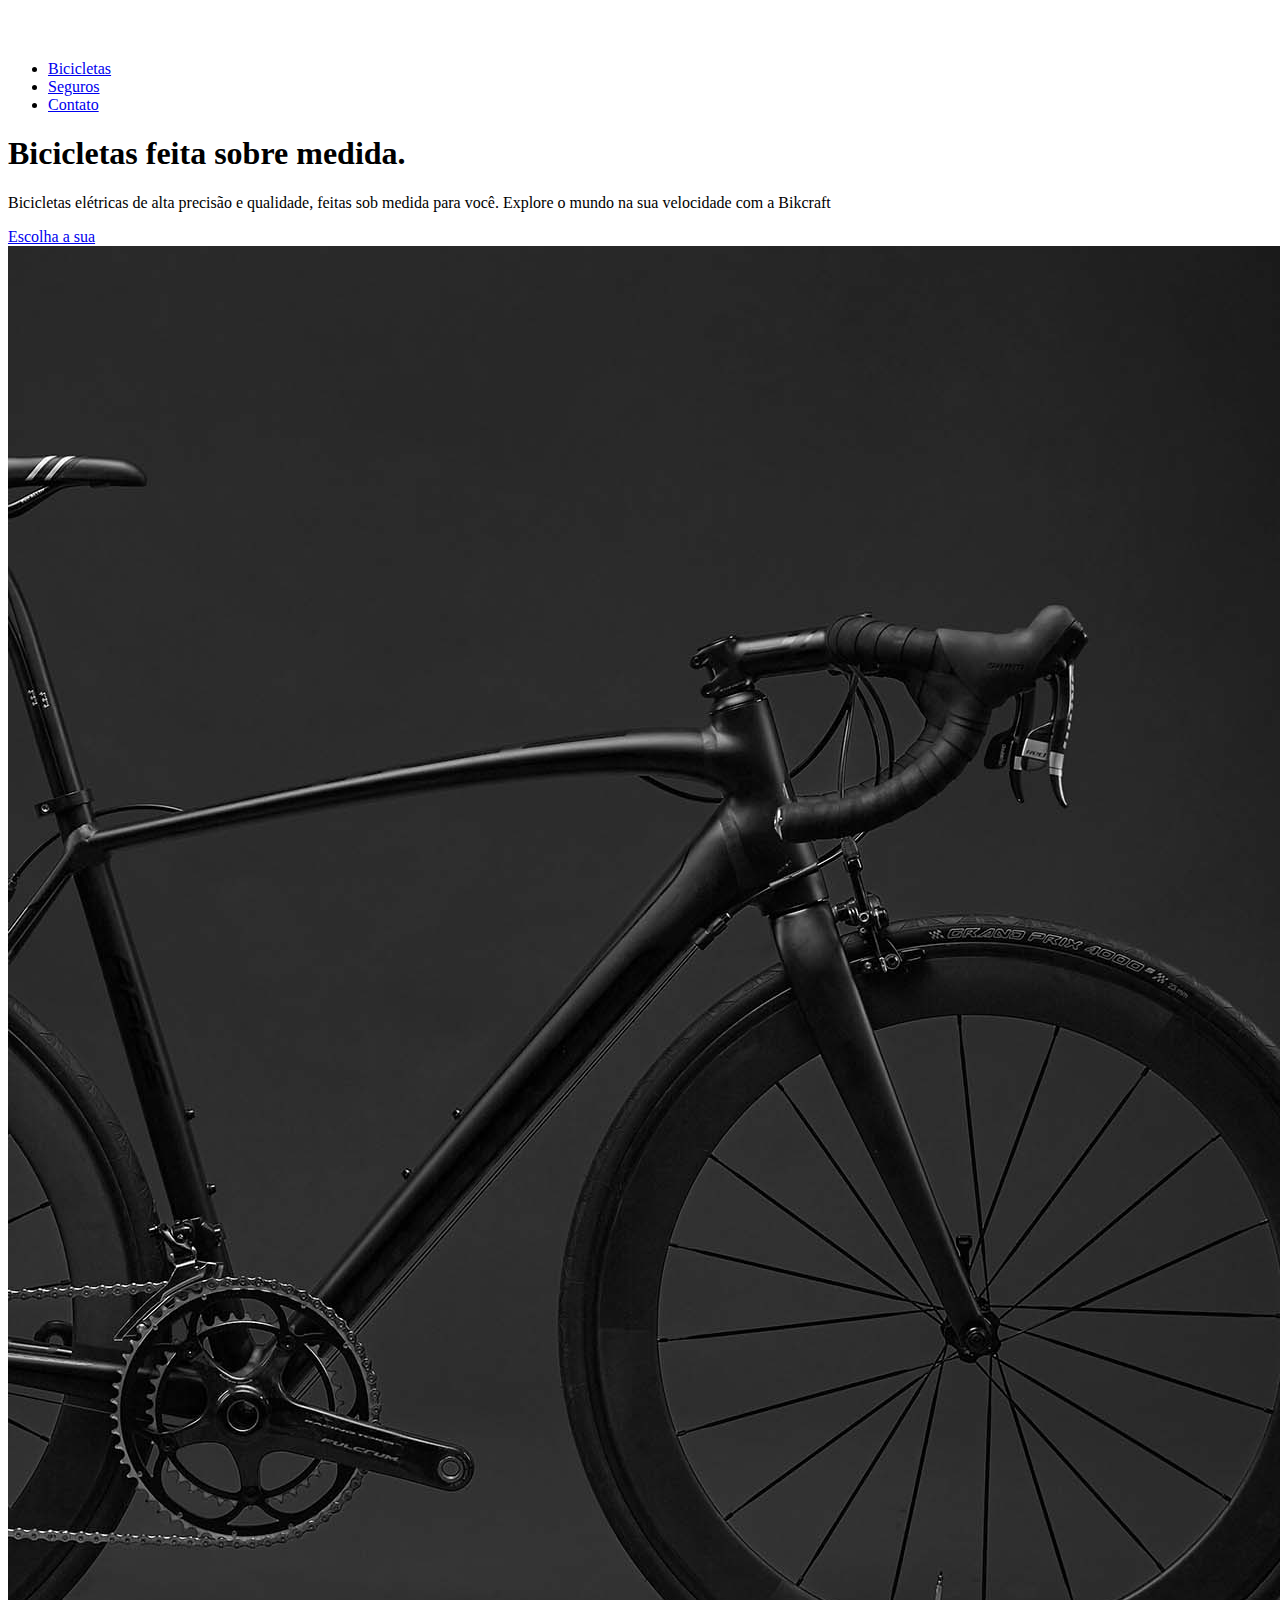
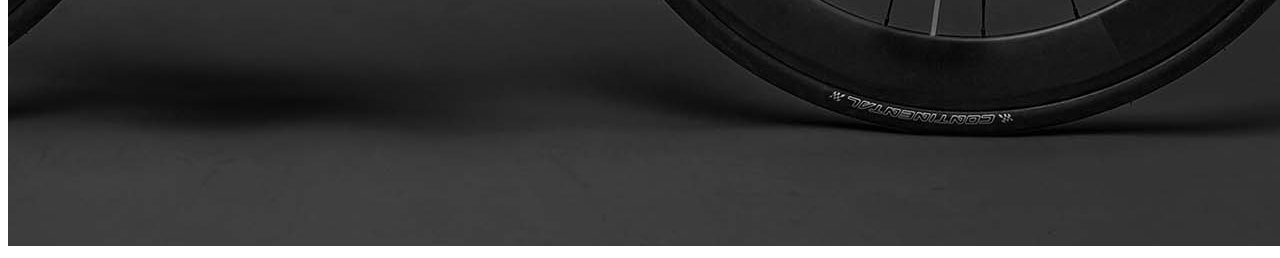
==== index.html @ 7a908e57 "Introdução" ====
<!DOCTYPE html>
<html lang="pt-BR">
  <head>
    <meta charset="UTF-8" />
    <meta http-equiv="X-UA-Compatible" content="IE=edge" />
    <meta name="viewport" content="width=device-width, initial-scale=1.0" />
    <title>Document</title>
    <meta
      name="description"
      content="Site para portólio referente a bicicletas elétricas chamado Bikcraft e foi elaborado por Origamid."
    />
    <link rel="stylesheet" href="/portfolio_one/css/style.css" />
  </head>
  <body>
    <header class="header-bg">
      <div class="header">
        <a href="index.html">
          <img src="./img/bikcraft.svg" alt="Bikcraft" />
        </a>

        <nav aria-label="primaria">
          <ul class="header-menu">
            <li><a href="./bicicletas.html">Bicicletas</a></li>
            <li><a href="./seguros.html">Seguros</a></li>
            <li><a href="./contato.html">Contato</a></li>
          </ul>
        </nav>
      </div>
    </header>

    <main class="introducao-bg">
      <div class="introducao">
        <div class="introducao-conteudo">
          <h1>Bicicletas feita sobre medida<span>.</span></h1>
          <p>
            Bicicletas elétricas de alta precisão e qualidade, feitas sob medida
            para você. Explore o mundo na sua velocidade com a Bikcraft
          </p>
          <a href="./bicicletas.html">Escolha a sua</a>
        </div>
        <div>
          <img
            src="./img/fotos/introducao.jpg"
            alt="Bicicleta elétrica preta"
          />
        </div>
      </div>
    </main>
  </body>
</html>
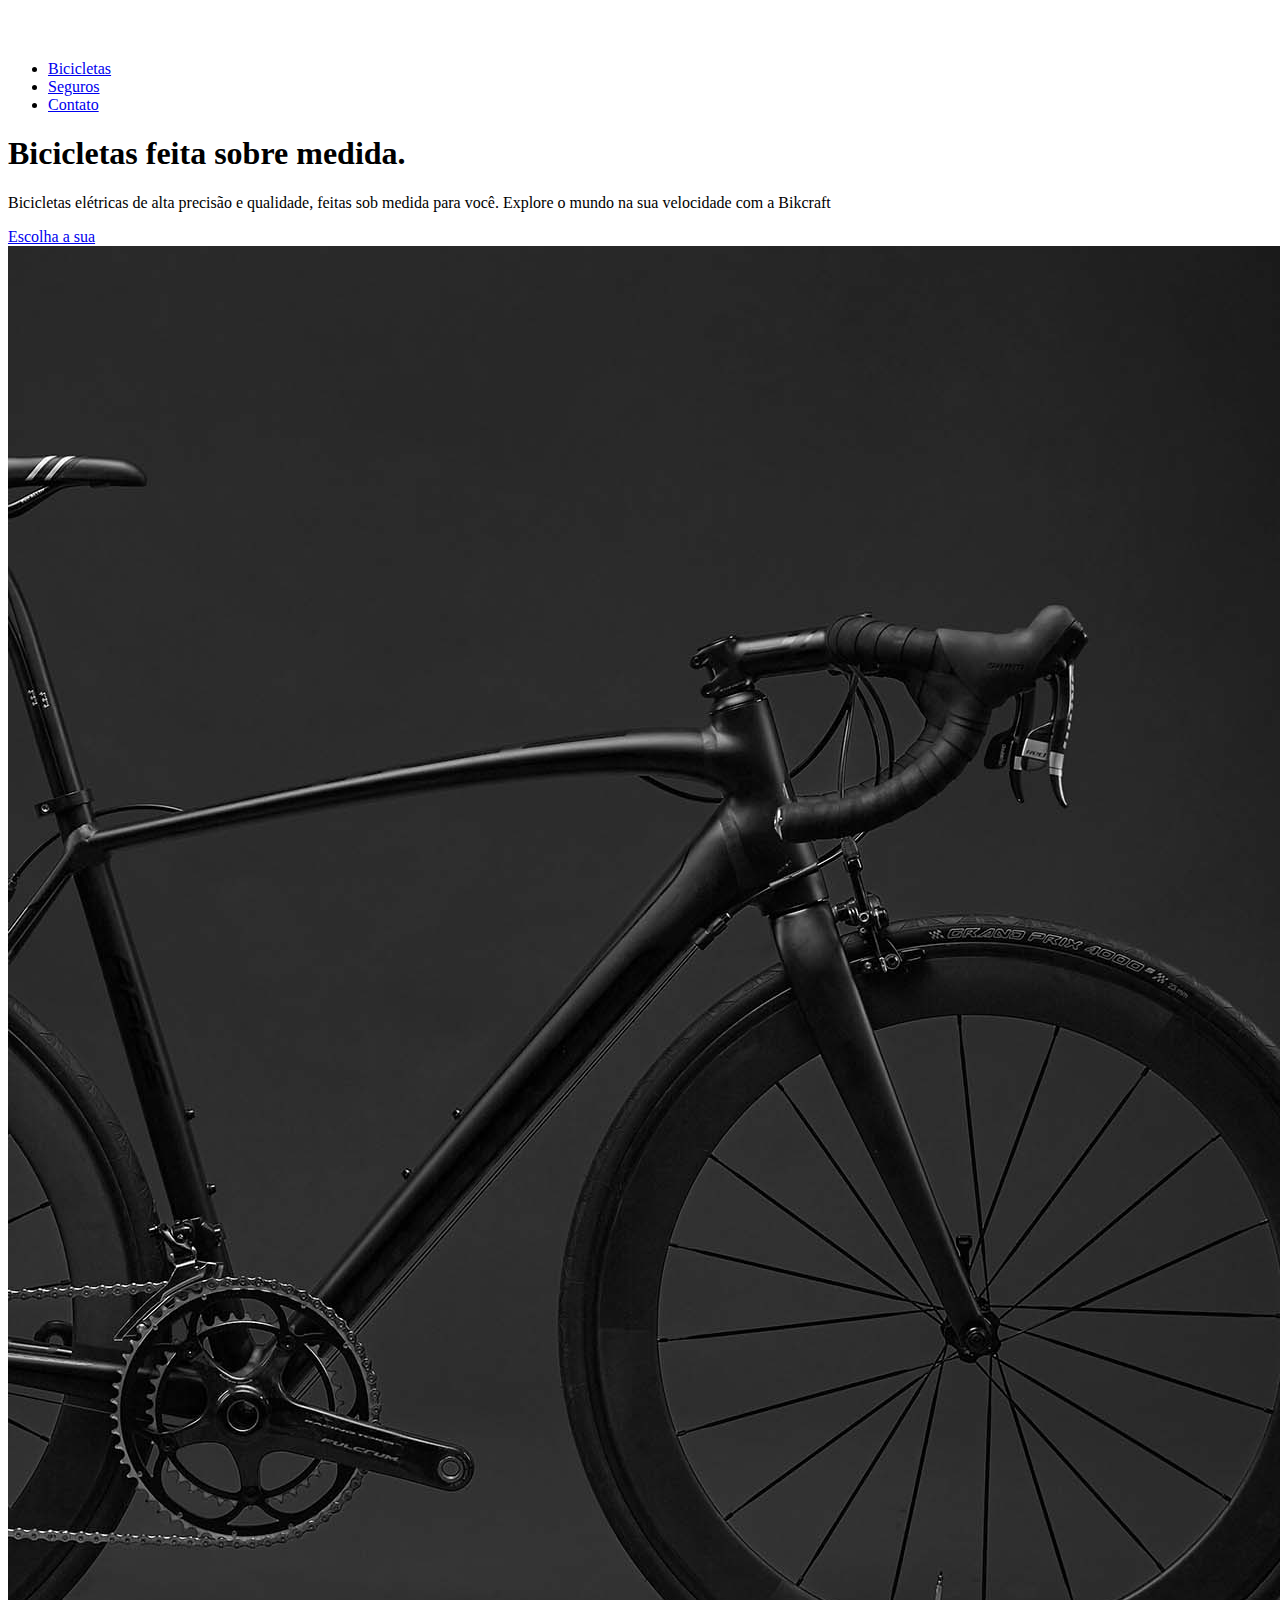
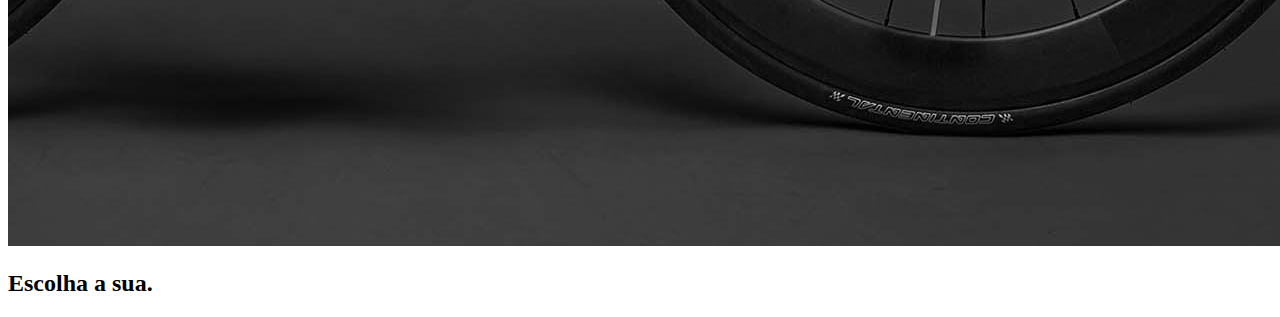
==== commit 093a160f: "Atualizando as cores e fontes com css separados" ====
--- a/index.html
+++ b/index.html
@@ -10,6 +10,12 @@
       content="Site para portólio referente a bicicletas elétricas chamado Bikcraft e foi elaborado por Origamid."
     />
     <link rel="stylesheet" href="/portfolio_one/css/style.css" />
+    <link rel="preconnect" href="https://fonts.googleapis.com" />
+    <link rel="preconnect" href="https://fonts.gstatic.com" crossorigin />
+    <link
+      href="https://fonts.googleapis.com/css2?family=Fira+Sans:ital,wght@0,100;0,200;0,300;0,400;0,500;0,600;0,700;0,800;0,900;1,100;1,200;1,300;1,400;1,500;1,600;1,700;1,800;1,900&family=Poppins:ital,wght@0,100;0,200;0,300;0,400;0,500;0,600;0,700;0,800;0,900;1,100;1,200;1,300;1,400;1,500;1,600;1,700;1,800;1,900&family=Roboto:ital,wght@0,100;0,300;0,400;0,500;0,700;0,900;1,100;1,300;1,400;1,500;1,700;1,900&display=swap"
+      rel="stylesheet"
+    />
   </head>
   <body>
     <header class="header-bg">
@@ -19,7 +25,7 @@
         </a>
 
         <nav aria-label="primaria">
-          <ul class="header-menu">
+          <ul class="header-menu cor-0">
             <li><a href="./bicicletas.html">Bicicletas</a></li>
             <li><a href="./seguros.html">Seguros</a></li>
             <li><a href="./contato.html">Contato</a></li>
@@ -31,12 +37,14 @@
     <main class="introducao-bg">
       <div class="introducao">
         <div class="introducao-conteudo">
-          <h1>Bicicletas feita sobre medida<span>.</span></h1>
-          <p>
+          <h1 class="font-1-xxl cor-0">
+            Bicicletas feita sobre medida<span class="cor-p1">.</span>
+          </h1>
+          <p class="font-2-l cor-5">
             Bicicletas elétricas de alta precisão e qualidade, feitas sob medida
             para você. Explore o mundo na sua velocidade com a Bikcraft
           </p>
-          <a href="./bicicletas.html">Escolha a sua</a>
+          <a class="botao" href="./bicicletas.html">Escolha a sua</a>
         </div>
         <div>
           <img
@@ -46,5 +54,7 @@
         </div>
       </div>
     </main>
+
+    <h2 class="font-1-xxl">Escolha a sua<span class="cor-p1">.</span></h2>
   </body>
 </html>
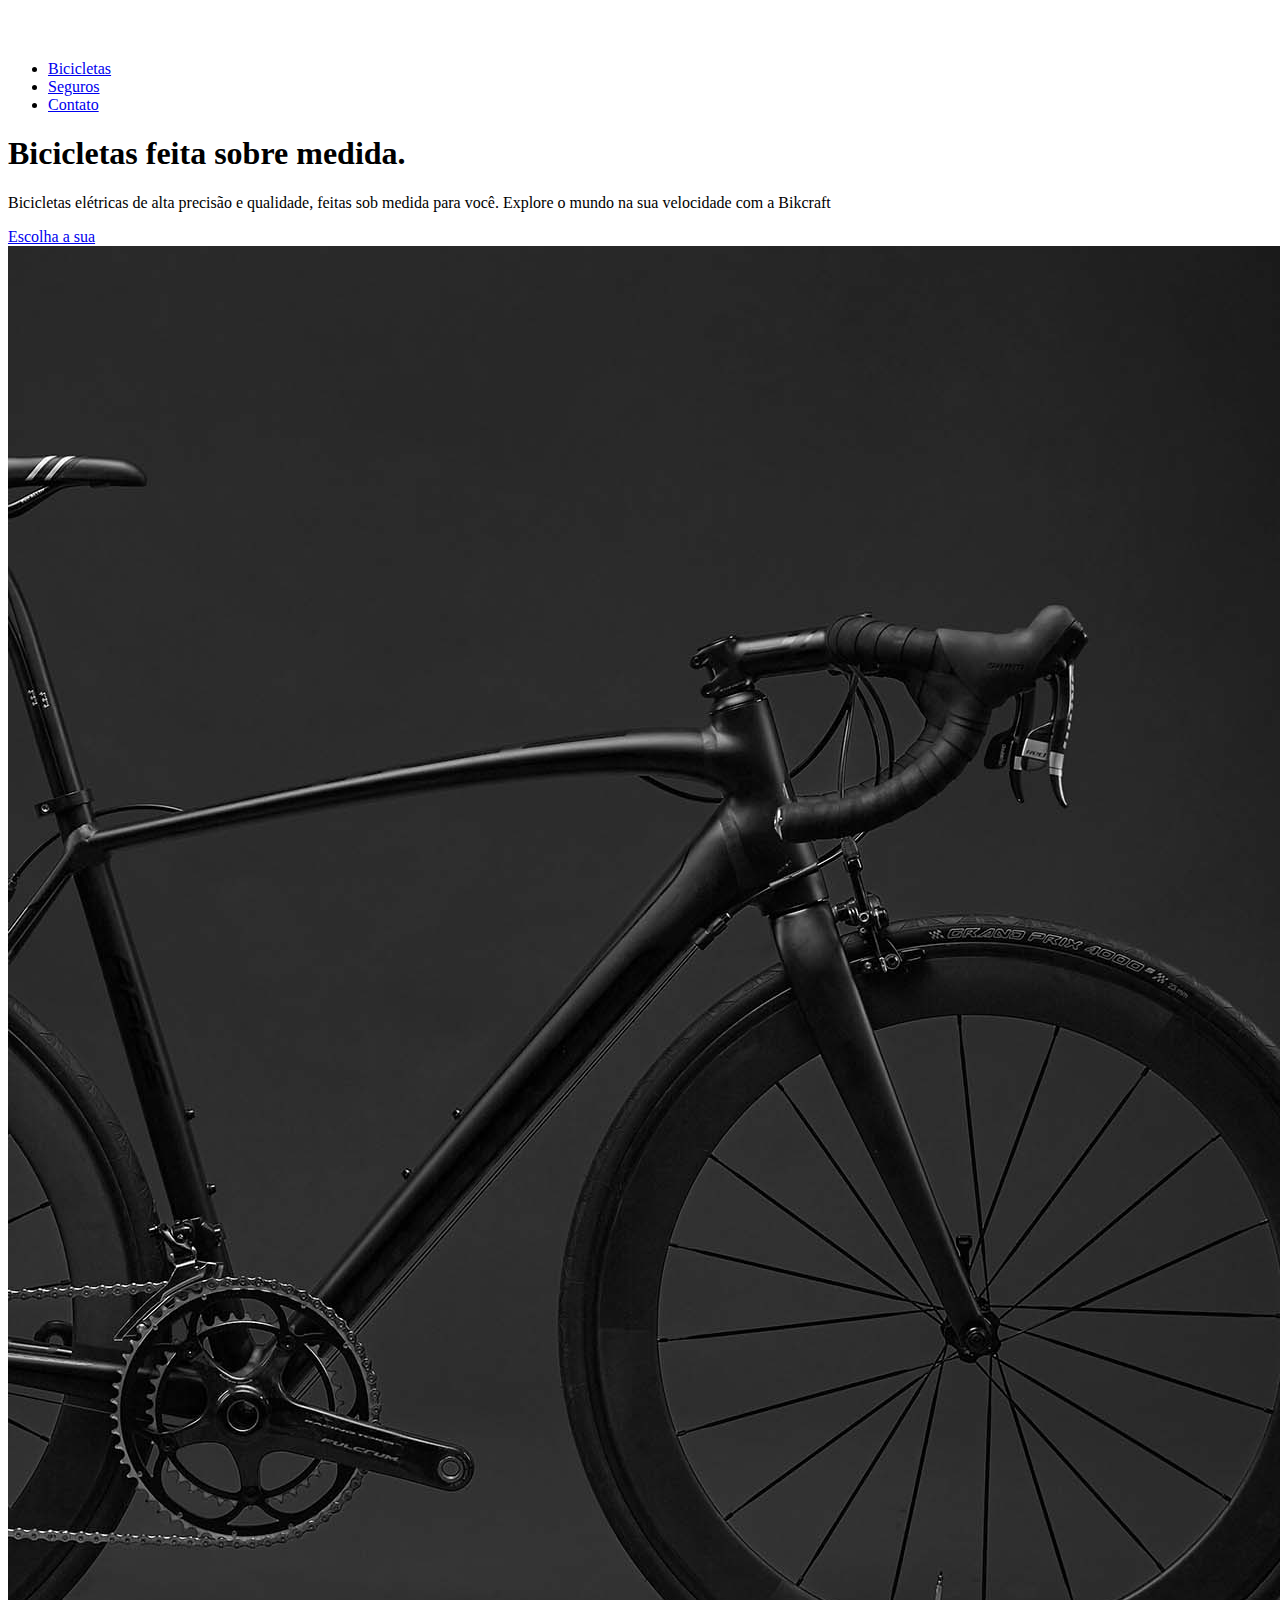
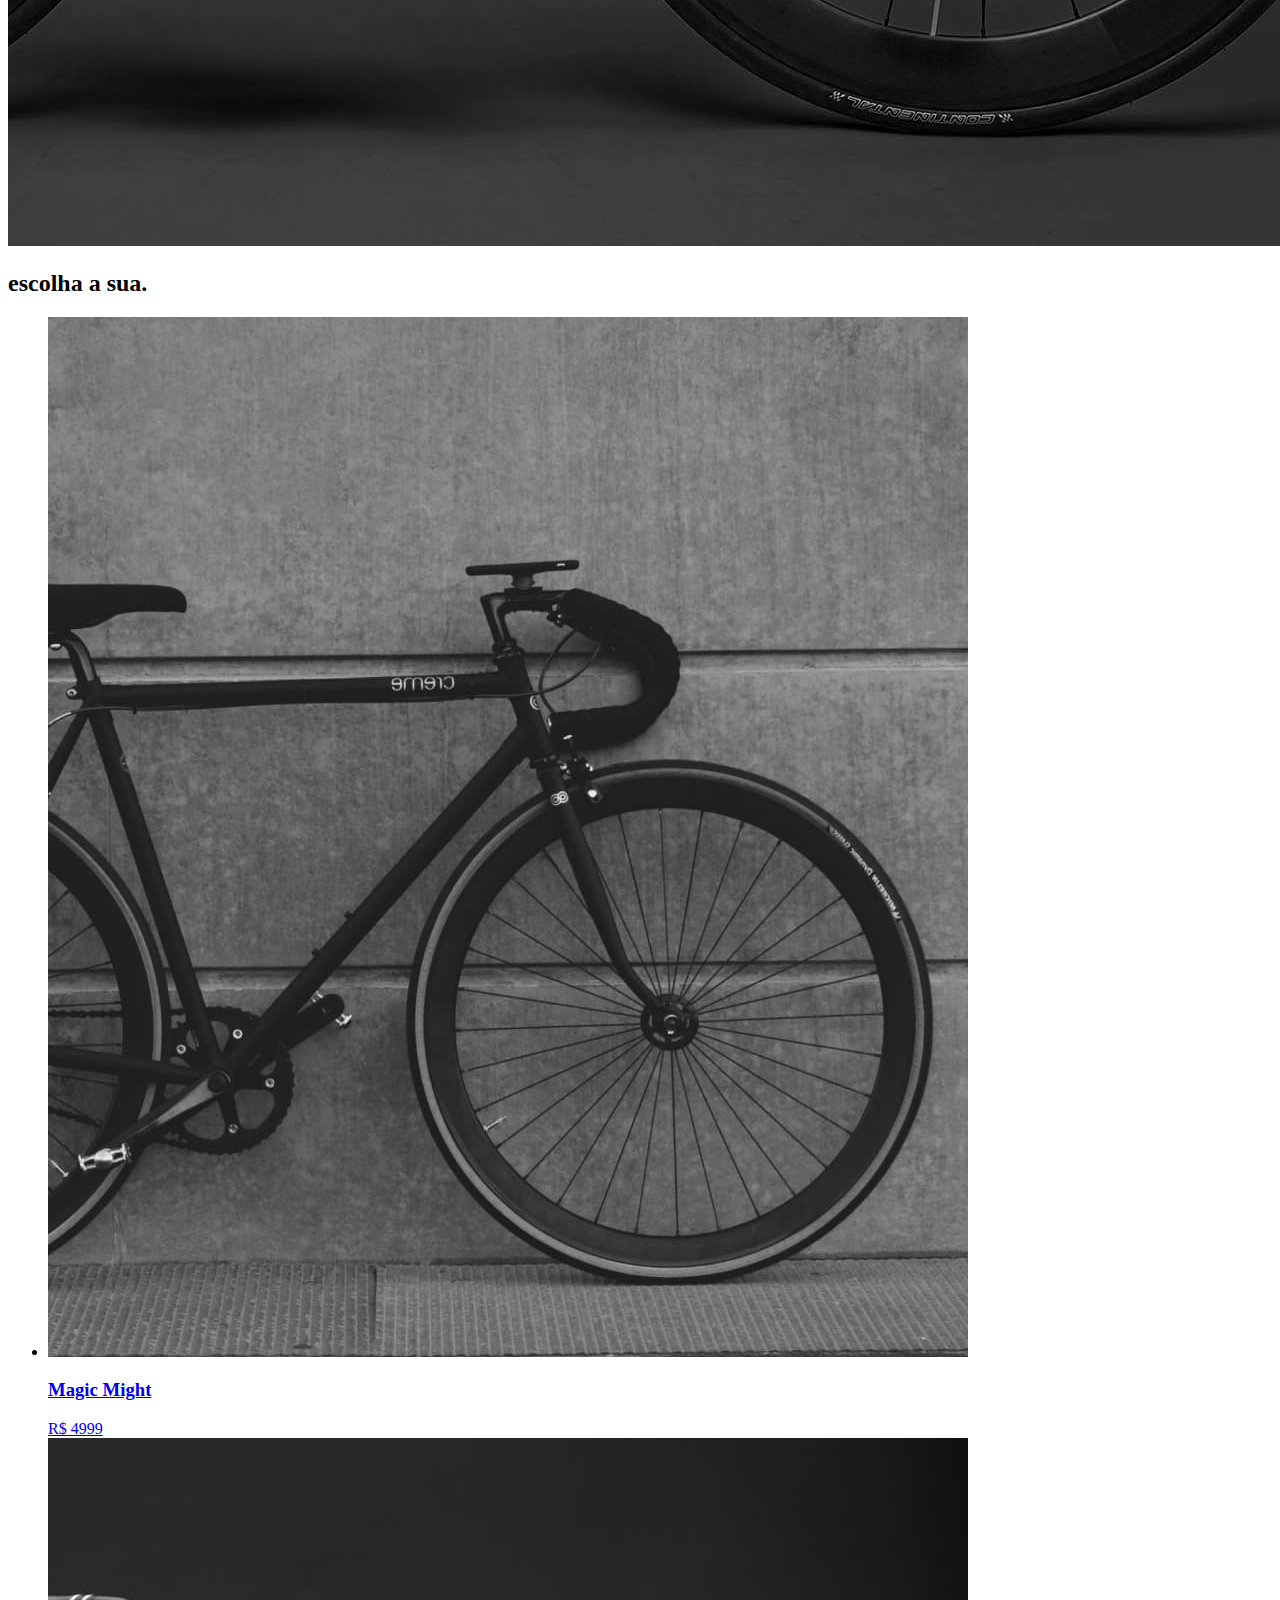
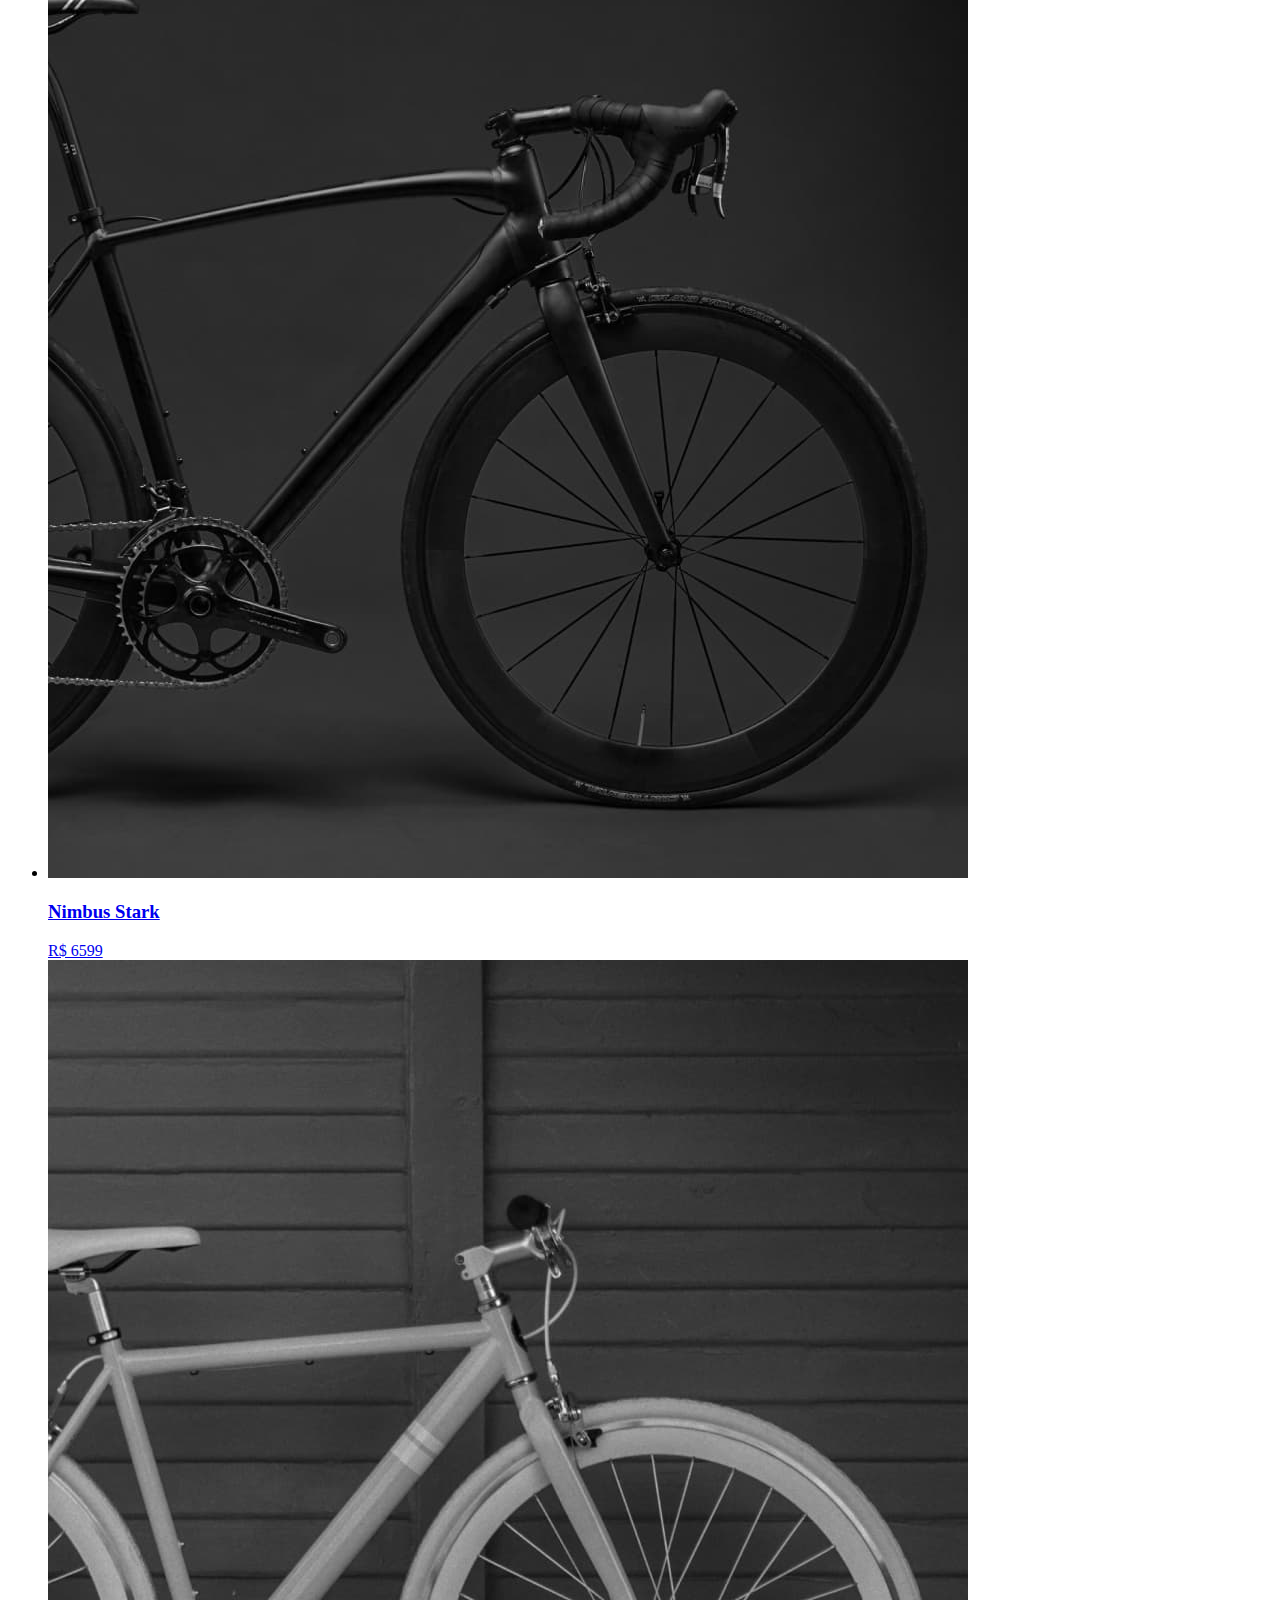
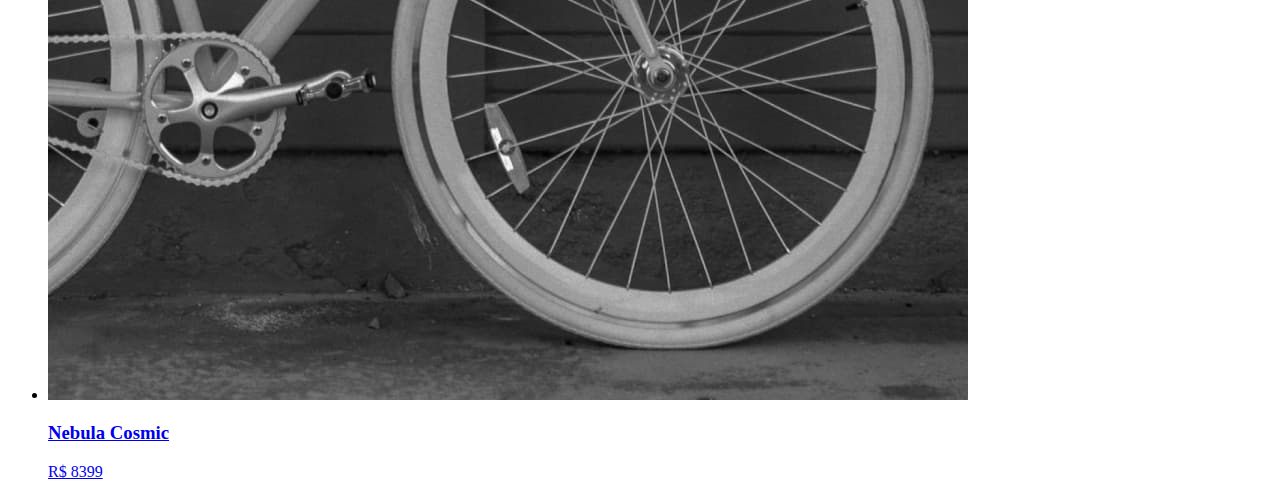
==== commit eb45a18d: "Pagina de lista e css" ====
--- a/index.html
+++ b/index.html
@@ -25,7 +25,7 @@
         </a>
 
         <nav aria-label="primaria">
-          <ul class="header-menu cor-0">
+          <ul class="header-menu font-1-m cor-0">
             <li><a href="./bicicletas.html">Bicicletas</a></li>
             <li><a href="./seguros.html">Seguros</a></li>
             <li><a href="./contato.html">Contato</a></li>
@@ -55,6 +55,37 @@
       </div>
     </main>
 
-    <h2 class="font-1-xxl">Escolha a sua<span class="cor-p1">.</span></h2>
+    <article class="bicicletas-lista">
+      <h2 class="font-1-xxl">escolha a sua<span class="cor-p1">.</span></h2>
+
+      <ul>
+        <li>
+          <a href="./bicicletas/magic.html">
+            <img src="./img/bicicletas/magic-home.jpg" alt="Bicicleta Preta" />
+            <h3 class="font-1-xl">Magic Might</h3>
+            <span class="font-2-m cor-8">R$ 4999</span>
+          </a>
+        </li>
+
+        <li>
+          <a href="./bicicletas/nimbus-stark.html">
+            <img src="./img/bicicletas/nimbus-home.jpg" alt="Bicicleta Preta" />
+            <h3 class="font-1-xl">Nimbus Stark</h3>
+            <span class="font-2-m cor-8">R$ 6599</span>
+          </a>
+        </li>
+
+        <li>
+          <a href="./bicicletas/nebula-cosmic.html">
+            <img
+              src="./img/bicicletas/nebula-home.jpg"
+              alt="Bicicleta Branca"
+            />
+            <h3 class="font-1-xl">Nebula Cosmic</h3>
+            <span class="font-2-m cor-8">R$ 8399</span>
+          </a>
+        </li>
+      </ul>
+    </article>
   </body>
 </html>
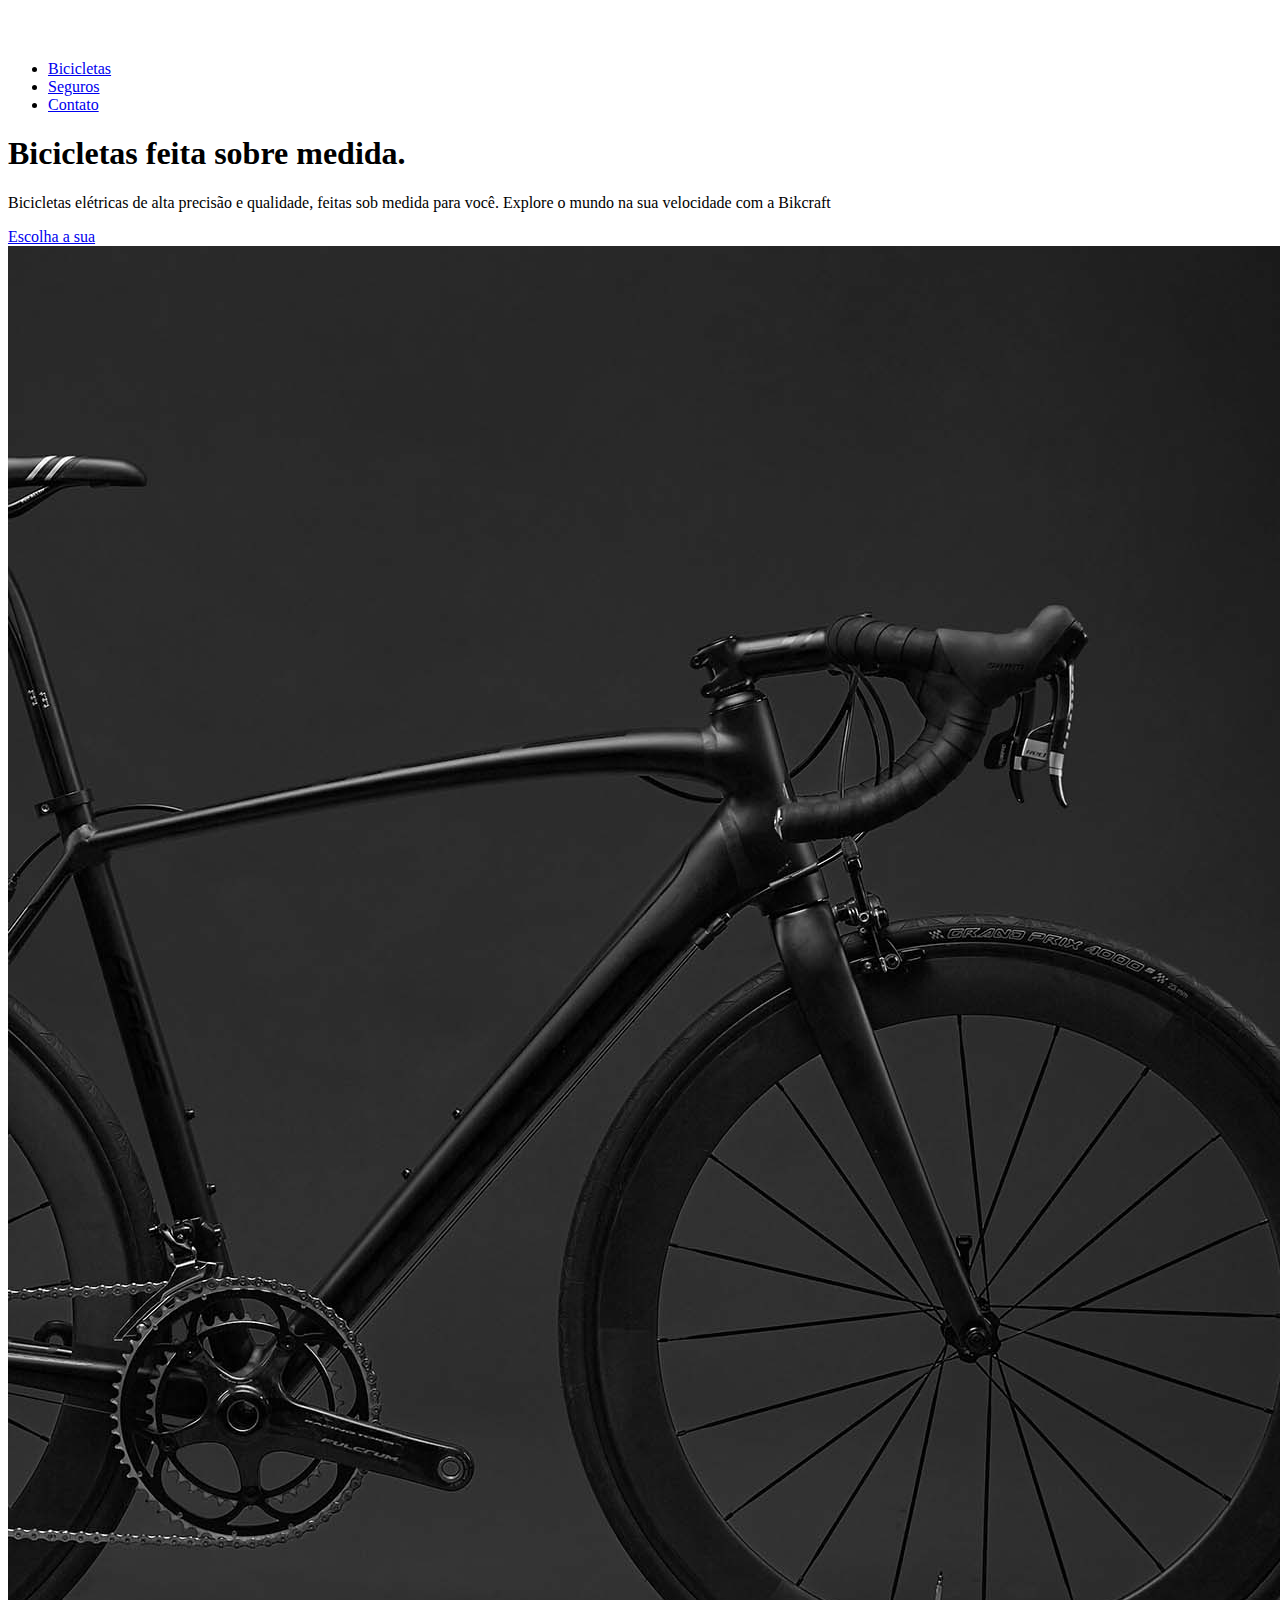
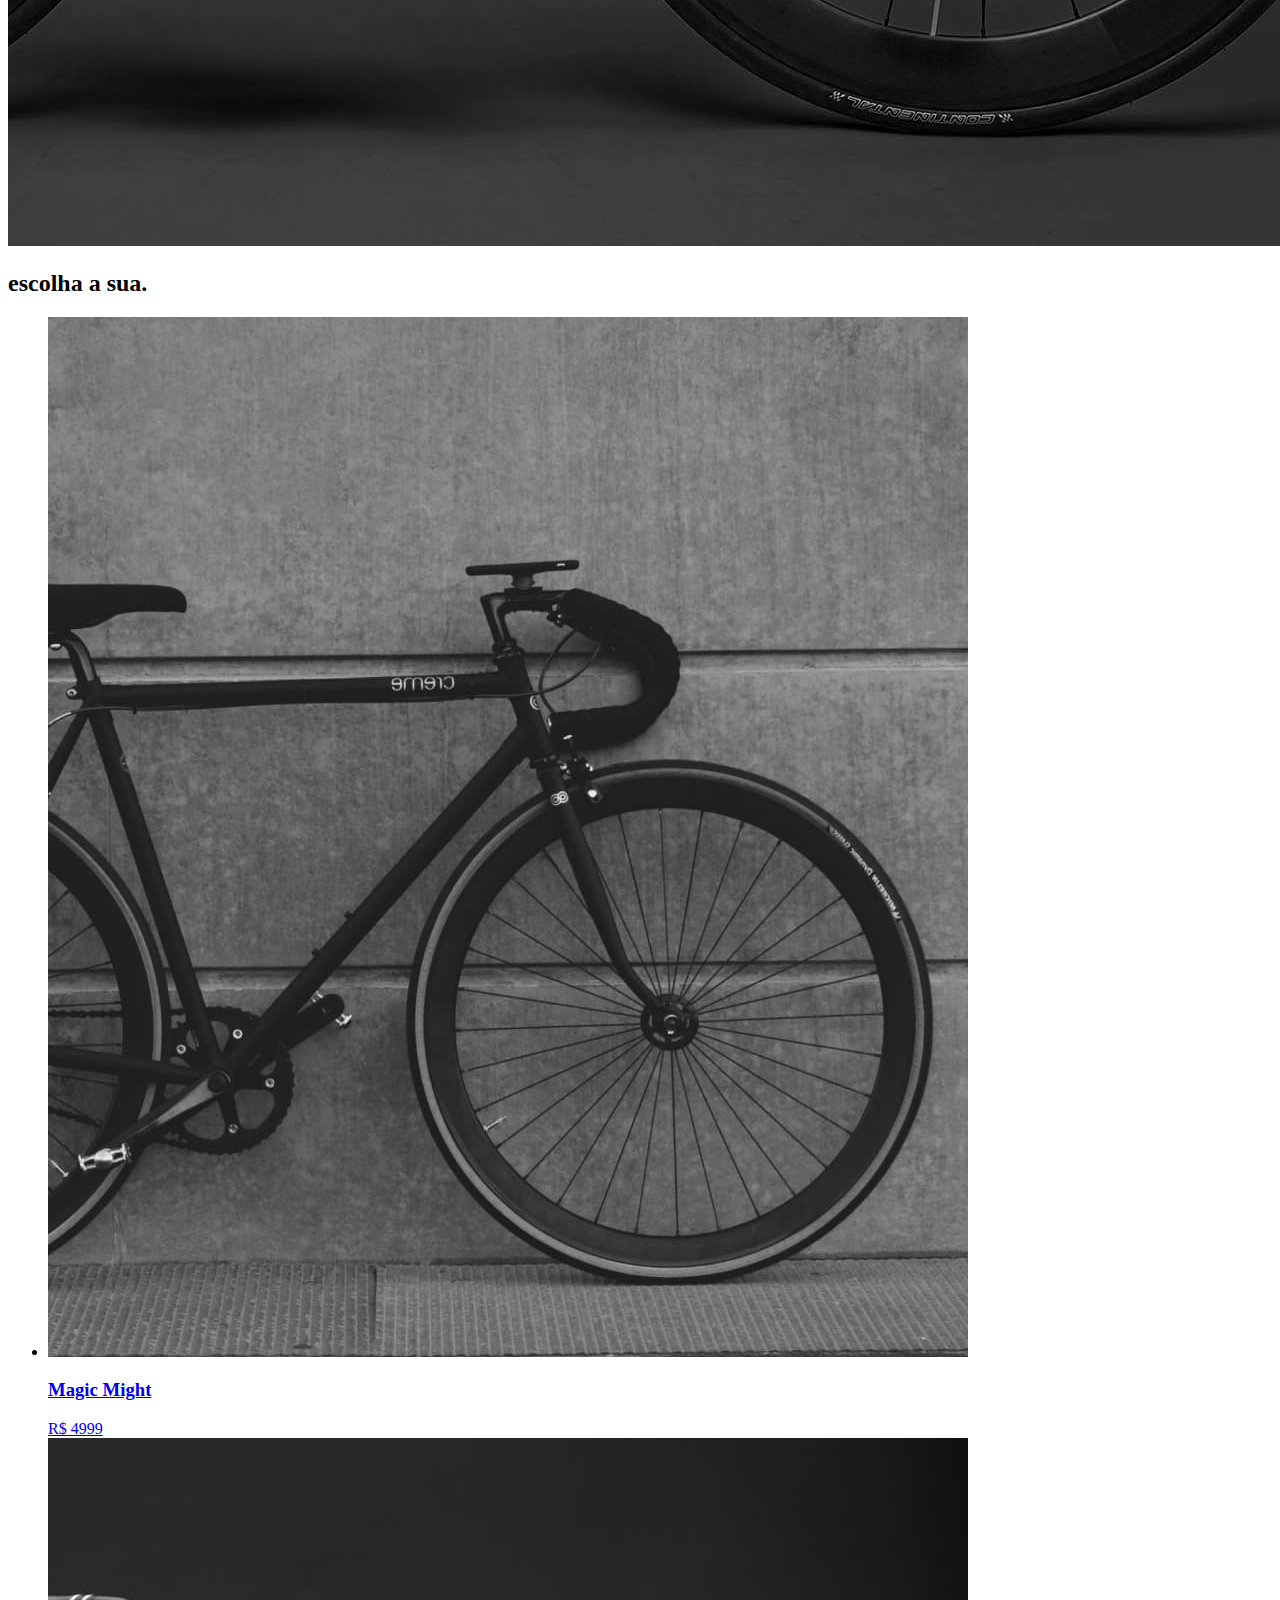
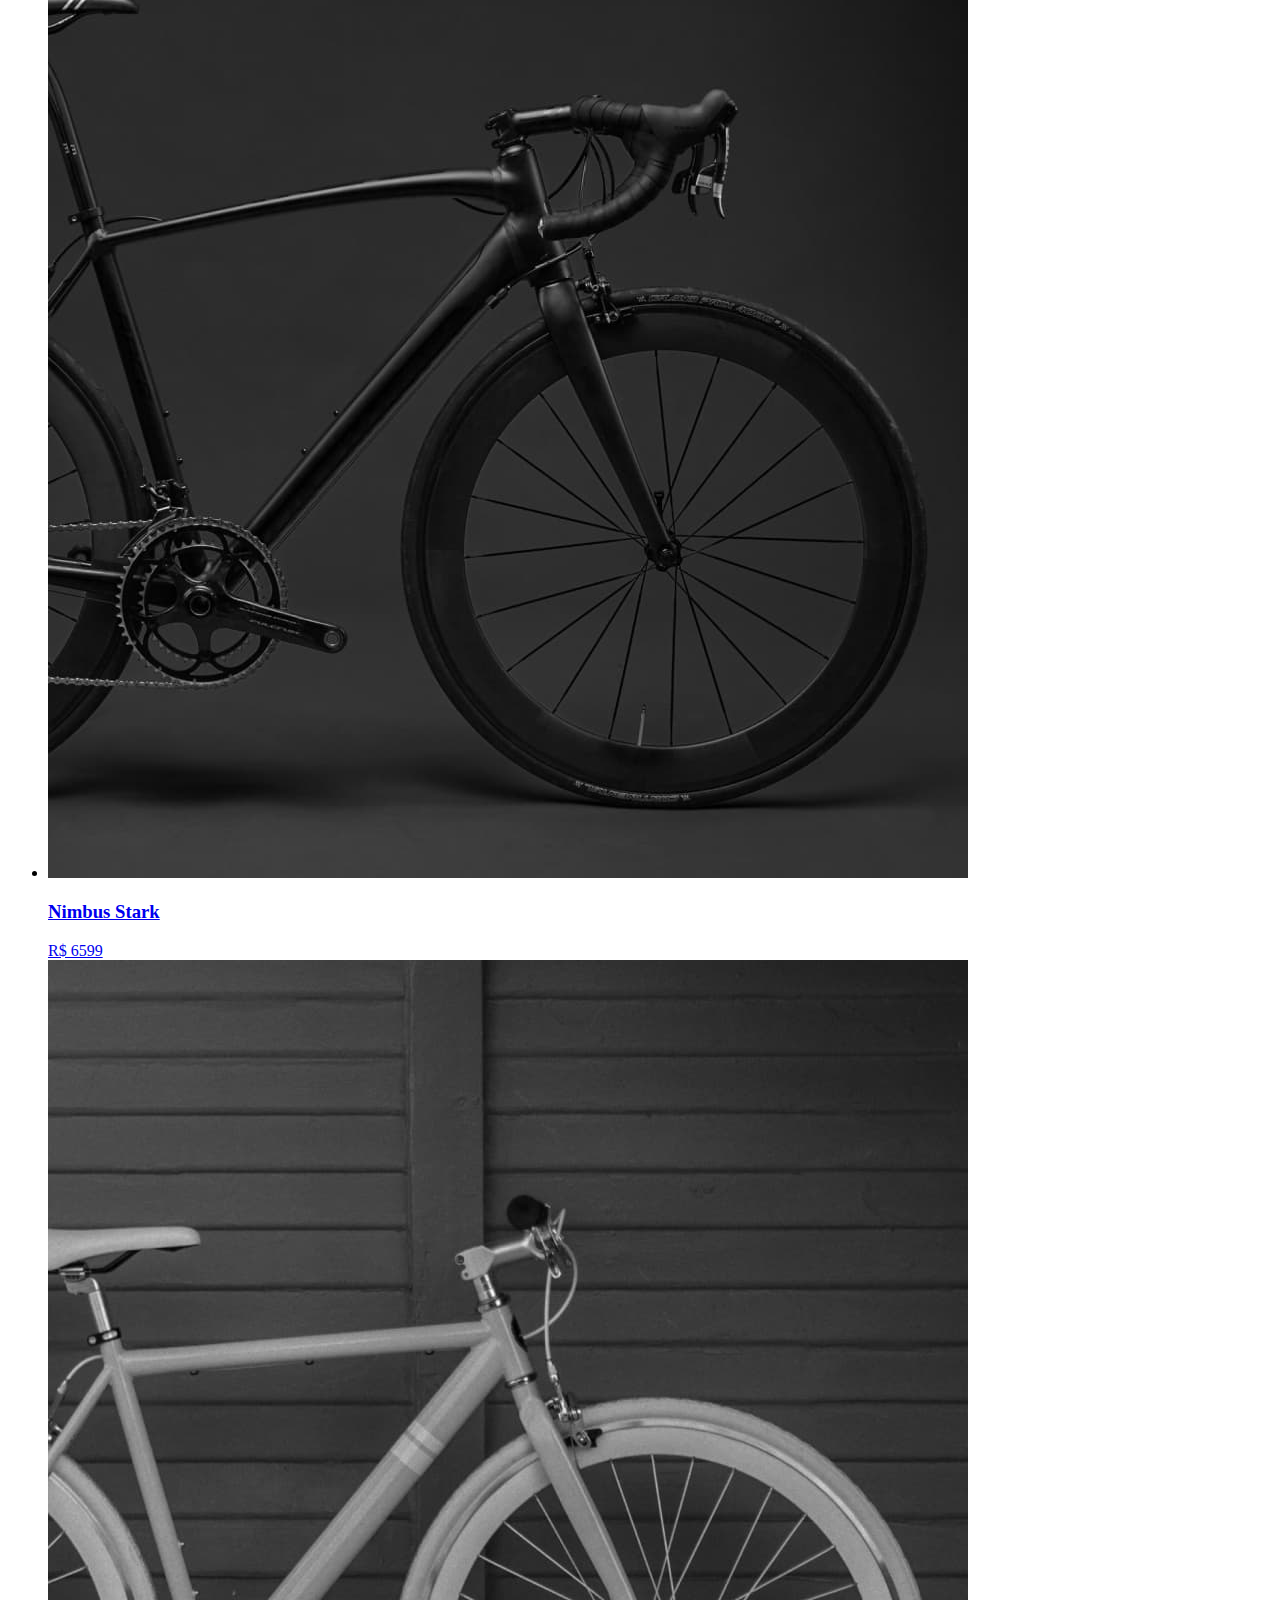
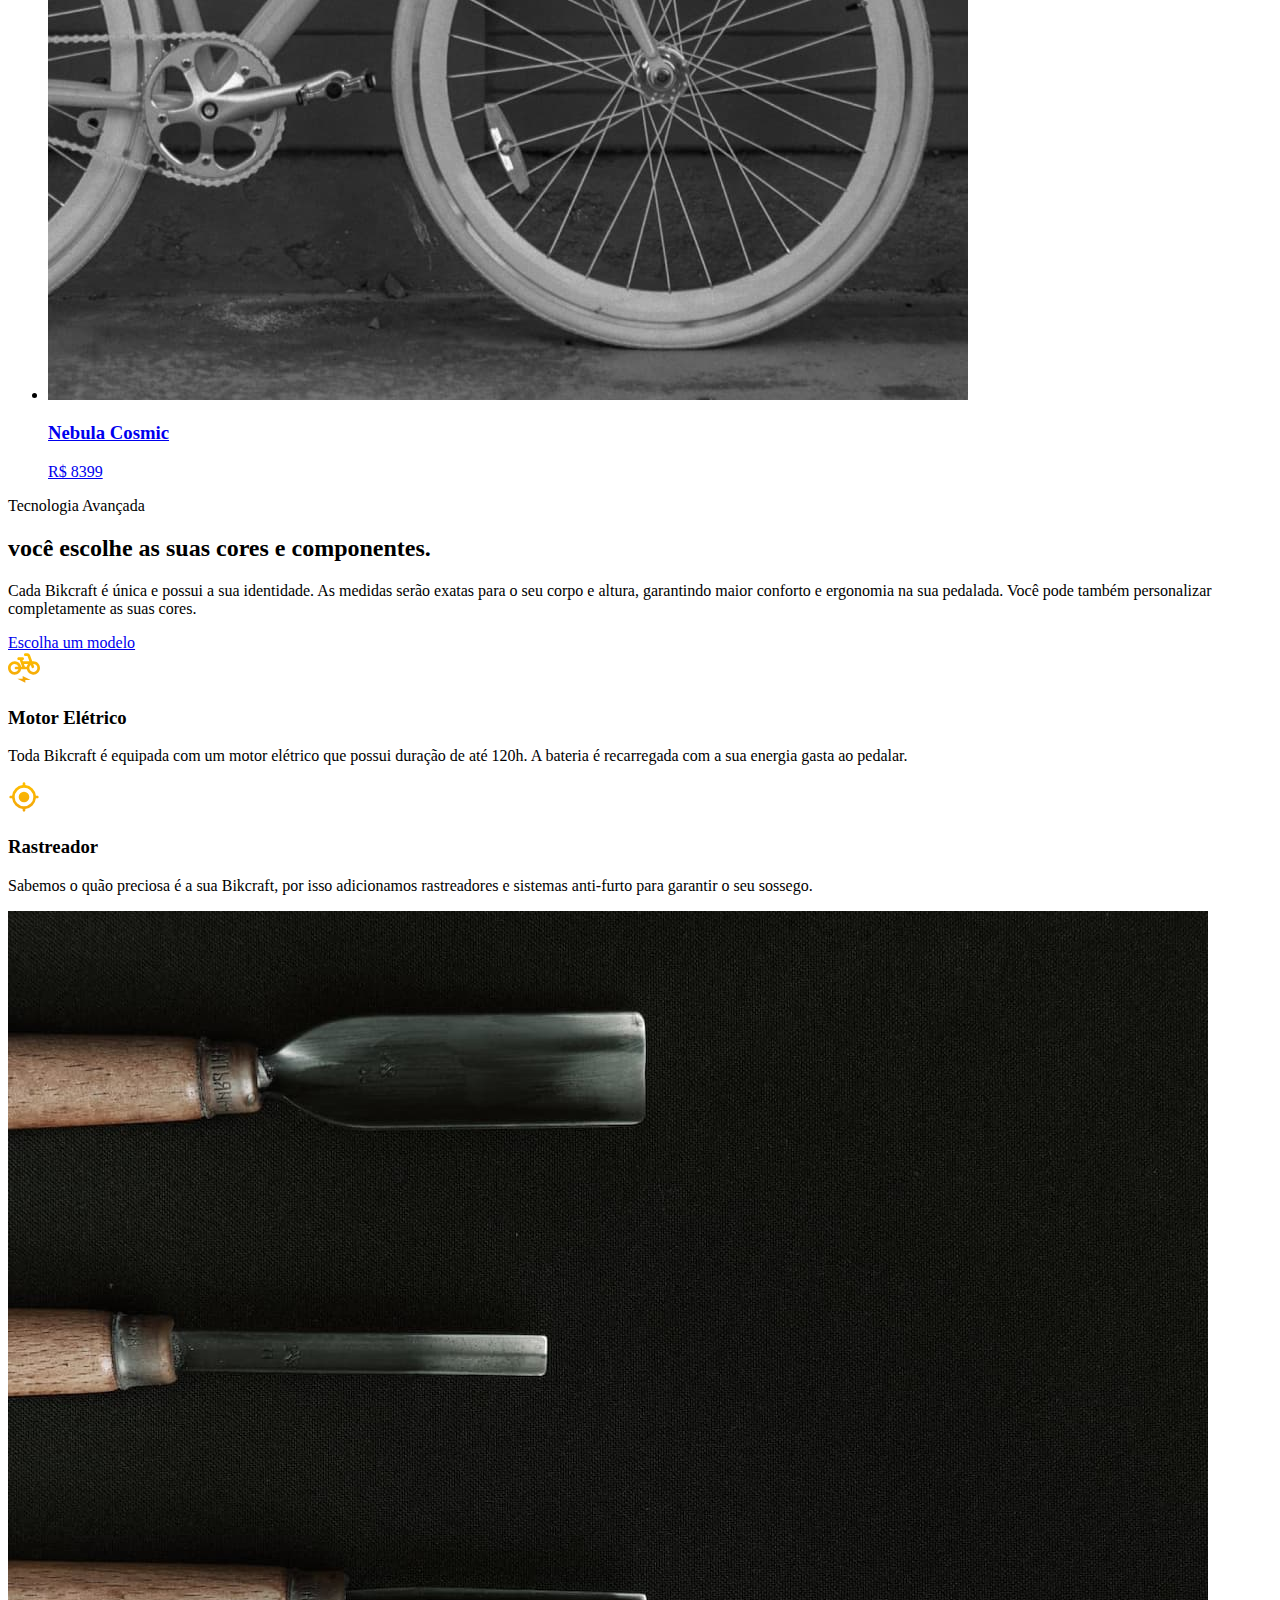
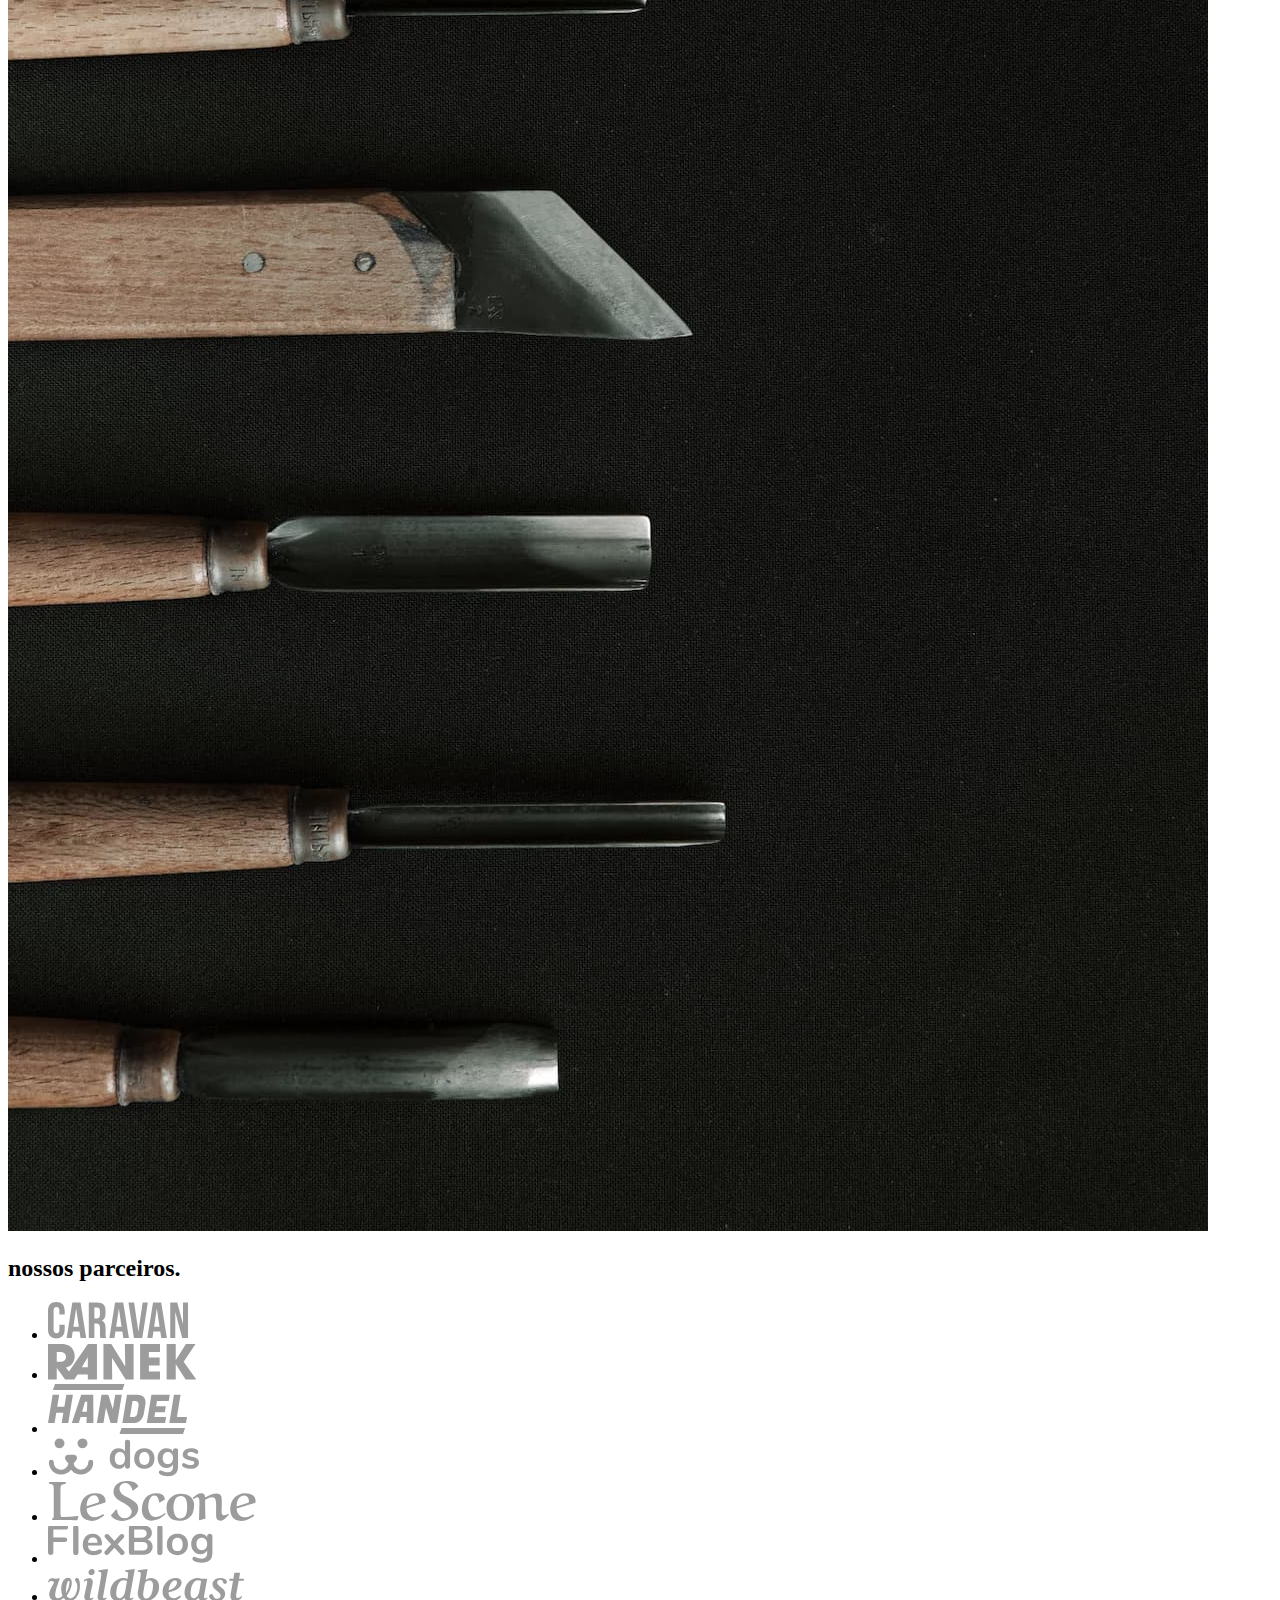
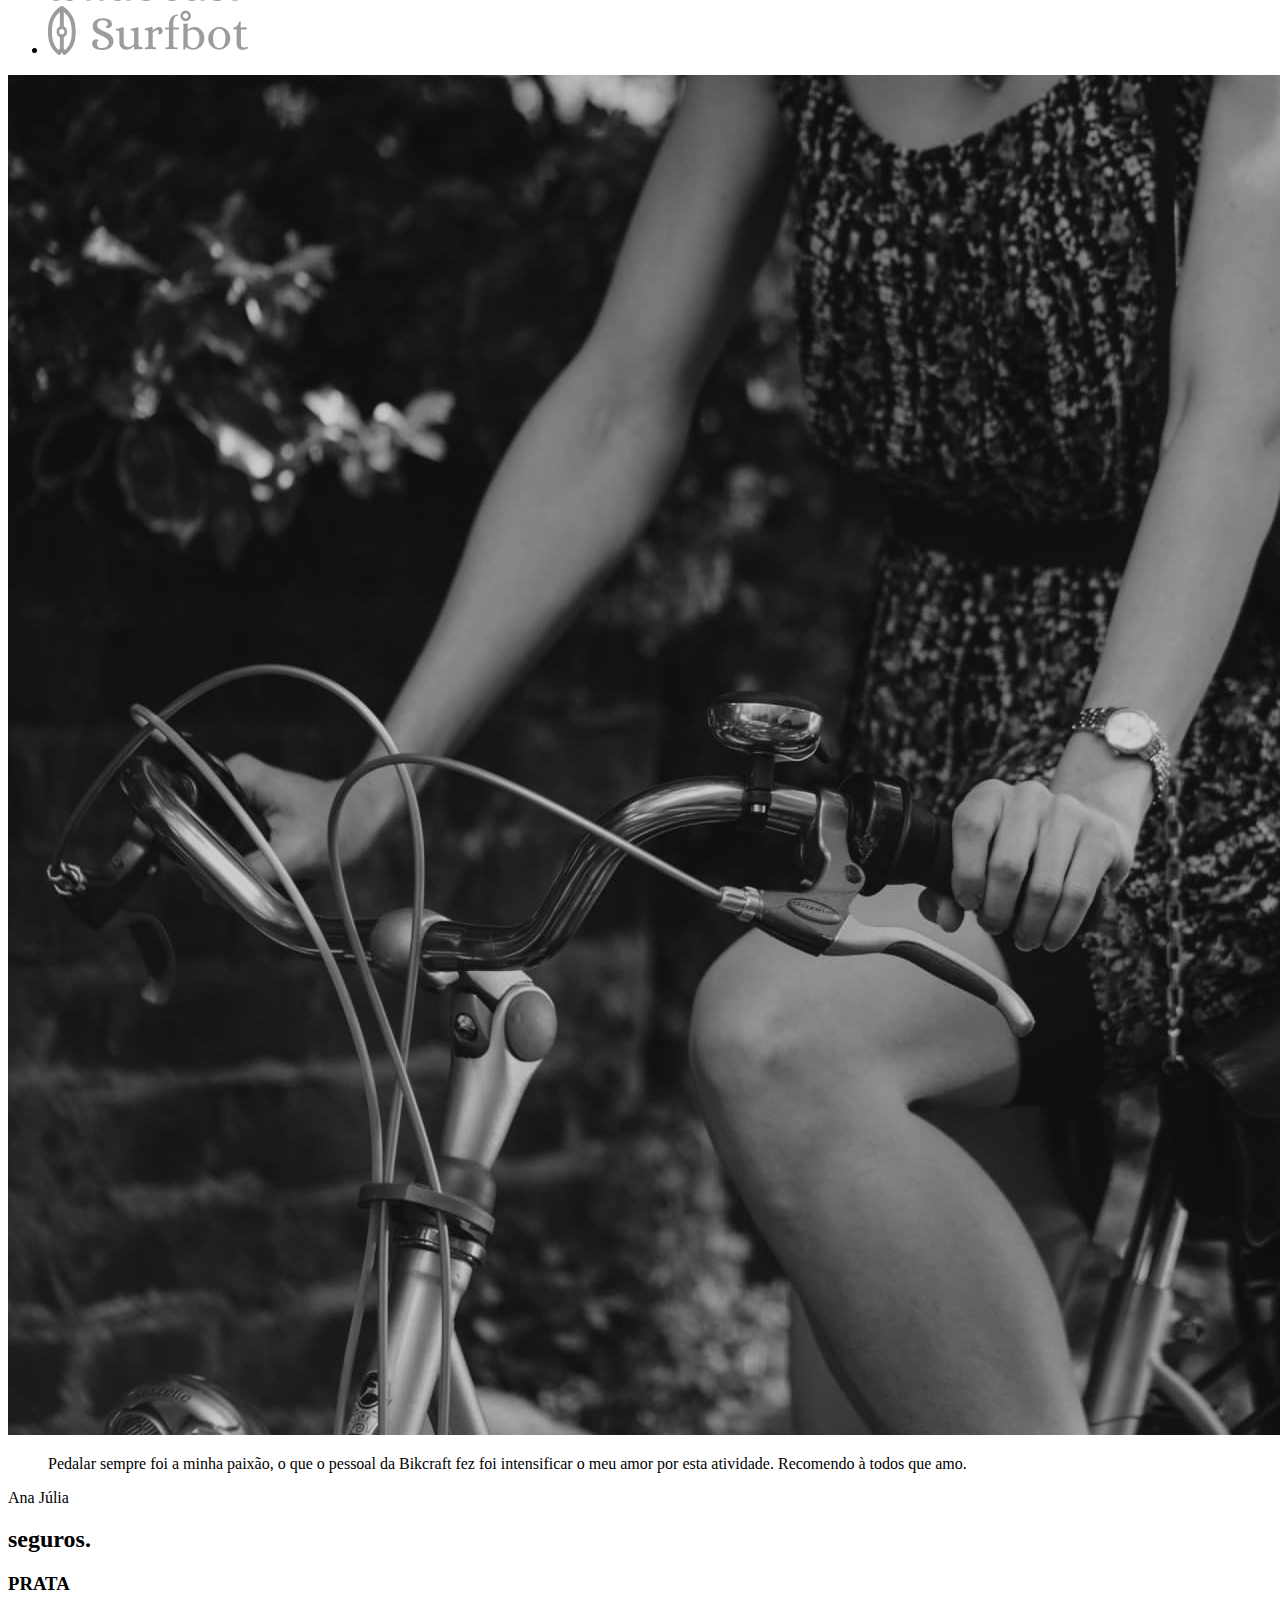
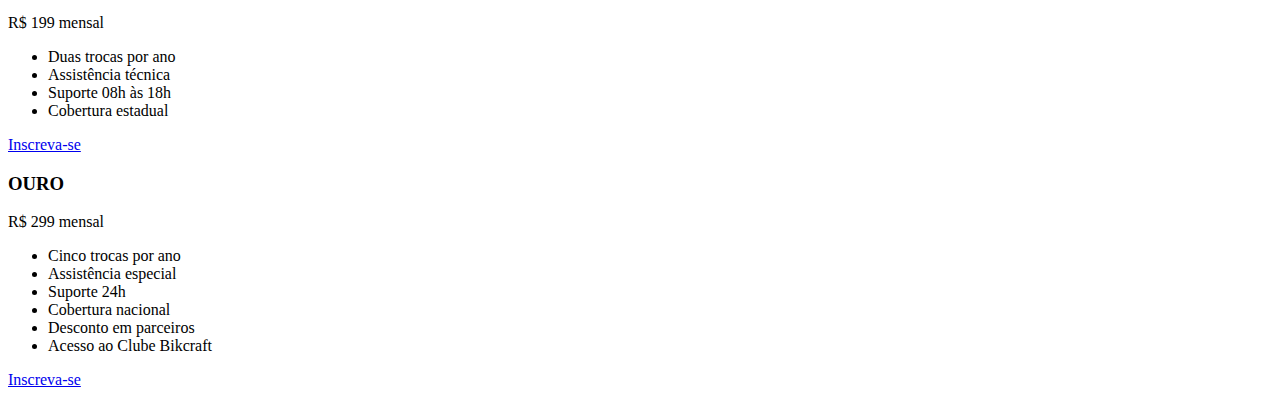
==== commit 03a17193: "Atualização da página home" ====
--- a/index.html
+++ b/index.html
@@ -16,10 +16,16 @@
       href="https://fonts.googleapis.com/css2?family=Fira+Sans:ital,wght@0,100;0,200;0,300;0,400;0,500;0,600;0,700;0,800;0,900;1,100;1,200;1,300;1,400;1,500;1,600;1,700;1,800;1,900&family=Poppins:ital,wght@0,100;0,200;0,300;0,400;0,500;0,600;0,700;0,800;0,900;1,100;1,200;1,300;1,400;1,500;1,600;1,700;1,800;1,900&family=Roboto:ital,wght@0,100;0,300;0,400;0,500;0,700;0,900;1,100;1,300;1,400;1,500;1,700;1,900&display=swap"
       rel="stylesheet"
     />
+    <link rel="preconnect" href="https://fonts.googleapis.com" />
+    <link rel="preconnect" href="https://fonts.gstatic.com" crossorigin />
+    <link
+      href="https://fonts.googleapis.com/css2?family=Fira+Sans:ital,wght@0,100;0,200;0,300;0,400;0,500;0,600;0,700;0,800;0,900;1,100;1,200;1,300;1,400;1,500;1,600;1,700;1,800;1,900&family=Merriweather:ital,wght@0,300;0,400;0,700;0,900;1,300;1,400;1,700;1,900&family=Poppins:ital,wght@0,100;0,200;0,300;0,400;0,500;0,600;0,700;0,800;0,900;1,100;1,200;1,300;1,400;1,500;1,600;1,700;1,800;1,900&family=Roboto:ital,wght@0,100;0,300;0,400;0,500;0,700;0,900;1,100;1,300;1,400;1,500;1,700;1,900&display=swap"
+      rel="stylesheet"
+    />
   </head>
   <body>
     <header class="header-bg">
-      <div class="header">
+      <div class="header container">
         <a href="index.html">
           <img src="./img/bikcraft.svg" alt="Bikcraft" />
         </a>
@@ -35,7 +41,7 @@
     </header>
 
     <main class="introducao-bg">
-      <div class="introducao">
+      <div class="introducao container">
         <div class="introducao-conteudo">
           <h1 class="font-1-xxl cor-0">
             Bicicletas feita sobre medida<span class="cor-p1">.</span>
@@ -56,7 +62,9 @@
     </main>
 
     <article class="bicicletas-lista">
-      <h2 class="font-1-xxl">escolha a sua<span class="cor-p1">.</span></h2>
+      <h2 class="container font-1-xxl">
+        escolha a sua<span class="cor-p1">.</span>
+      </h2>
 
       <ul>
         <li>
@@ -87,5 +95,118 @@
         </li>
       </ul>
     </article>
+
+    <article class="tecnologia-bg">
+      <div class="tecnologia container">
+        <div class="tecnologia-conteudo">
+          <span class="font-2-l-b cor-5">Tecnologia Avançada</span>
+          <h2 class="font-1-xxl cor-0">
+            você escolhe as suas cores e componentes<span class="cor-p1"
+              >.</span
+            >
+          </h2>
+          <p class="font-2-l cor-5">
+            Cada Bikcraft é única e possui a sua identidade. As medidas serão
+            exatas para o seu corpo e altura, garantindo maior conforto e
+            ergonomia na sua pedalada. Você pode também personalizar
+            completamente as suas cores.
+          </p>
+          <a class="link" href="./bicicletas.html">Escolha um modelo</a>
+          <div class="tecnologia-vantagens">
+            <div>
+              <img src="./img/icones/eletrica.svg" alt="" />
+              <h3 class="font-1-m cor-0">Motor Elétrico</h3>
+              <p class="font-2-s cor-5">
+                Toda Bikcraft é equipada com um motor elétrico que possui
+                duração de até 120h. A bateria é recarregada com a sua energia
+                gasta ao pedalar.
+              </p>
+            </div>
+            <div>
+              <img src="./img/icones/rastreador.svg" alt="" />
+              <h3 class="font-1-m cor-0">Rastreador</h3>
+              <p class="font-2-s cor-5">
+                Sabemos o quão preciosa é a sua Bikcraft, por isso adicionamos
+                rastreadores e sistemas anti-furto para garantir o seu sossego.
+              </p>
+            </div>
+          </div>
+        </div>
+        <div class="tecnologia-imagem">
+          <img src="./img/fotos/tecnologia.jpg" alt="" />
+        </div>
+      </div>
+    </article>
+
+    <section class="parceiros" aria-label="Nossos Parceiros">
+      <h2 class="container font-1-xxl">
+        nossos parceiros<span class="cor-p1">.</span>
+      </h2>
+
+      <ul>
+        <li><img src="./img/parceiros/caravan.svg" alt="caravan" /></li>
+        <li><img src="./img/parceiros/ranek.svg" alt="ranek" /></li>
+        <li><img src="./img/parceiros/handel.svg" alt="handel" /></li>
+        <li><img src="./img/parceiros/dogs.svg" alt="dogs" /></li>
+        <li><img src="./img/parceiros/lescone.svg" alt="lescone" /></li>
+        <li><img src="./img/parceiros/flexblog.svg" alt="flexblog" /></li>
+        <li><img src="./img/parceiros/wildbeast.svg" alt="wildbeast" /></li>
+        <li><img src="./img/parceiros/surfbot.svg" alt="surfbot" /></li>
+      </ul>
+    </section>
+
+    <section class="depoimento" aria-label="Depoimento">
+      <div>
+        <img
+          src="./img/fotos/depoimento.jpg"
+          alt="Pessoa pedalando uma bicicleta Bikcraft"
+        />
+      </div>
+      <div class="depoimento-conteudo">
+        <blockquote class="font-1-xl cor-p5">
+          <p>
+            Pedalar sempre foi a minha paixão, o que o pessoal da Bikcraft fez
+            foi intensificar o meu amor por esta atividade. Recomendo à todos
+            que amo.
+          </p>
+        </blockquote>
+        <span class="font-1-m-b cor-p4">Ana Júlia</span>
+      </div>
+    </section>
+
+    <article class="seguros-bg">
+      <div class="seguros container">
+        <h2 class="font-1-xxl cor-0">seguros<span class="cor-p1">.</span></h2>
+        <div class="seguros-item">
+          <h3 class="font-1-xl cor-6">PRATA</h3>
+          <span class="font-1-xl cor-0">
+            R$ 199 <span class="font-1-xs cor-6">mensal</span>
+          </span>
+          <ul class="font-2-m cor-0">
+            <li>Duas trocas por ano</li>
+            <li>Assistência técnica</li>
+            <li>Suporte 08h às 18h</li>
+            <li>Cobertura estadual</li>
+          </ul>
+          <a href="./orcamento.html" class="botao secundario">Inscreva-se</a>
+        </div>
+
+        <div class="seguros-item">
+          <h3 class="font-1-xl cor-p1">OURO</h3>
+          <span class="font-1-xl cor-0">
+            R$ 299 <span class="font-1-xs cor-6">mensal</span>
+          </span>
+          <ul class="font-2-m cor-0">
+            <li>Cinco trocas por ano</li>
+            <li>Assistência especial</li>
+            <li>Suporte 24h</li>
+            <li>Cobertura nacional</li>
+            <li>Desconto em parceiros</li>
+            <li>Acesso ao Clube Bikcraft</li>
+          </ul>
+          <a href="./orcamento.html" class="botao">Inscreva-se</a>
+        </div>
+      </div>
+    </article>
   </body>
 </html>
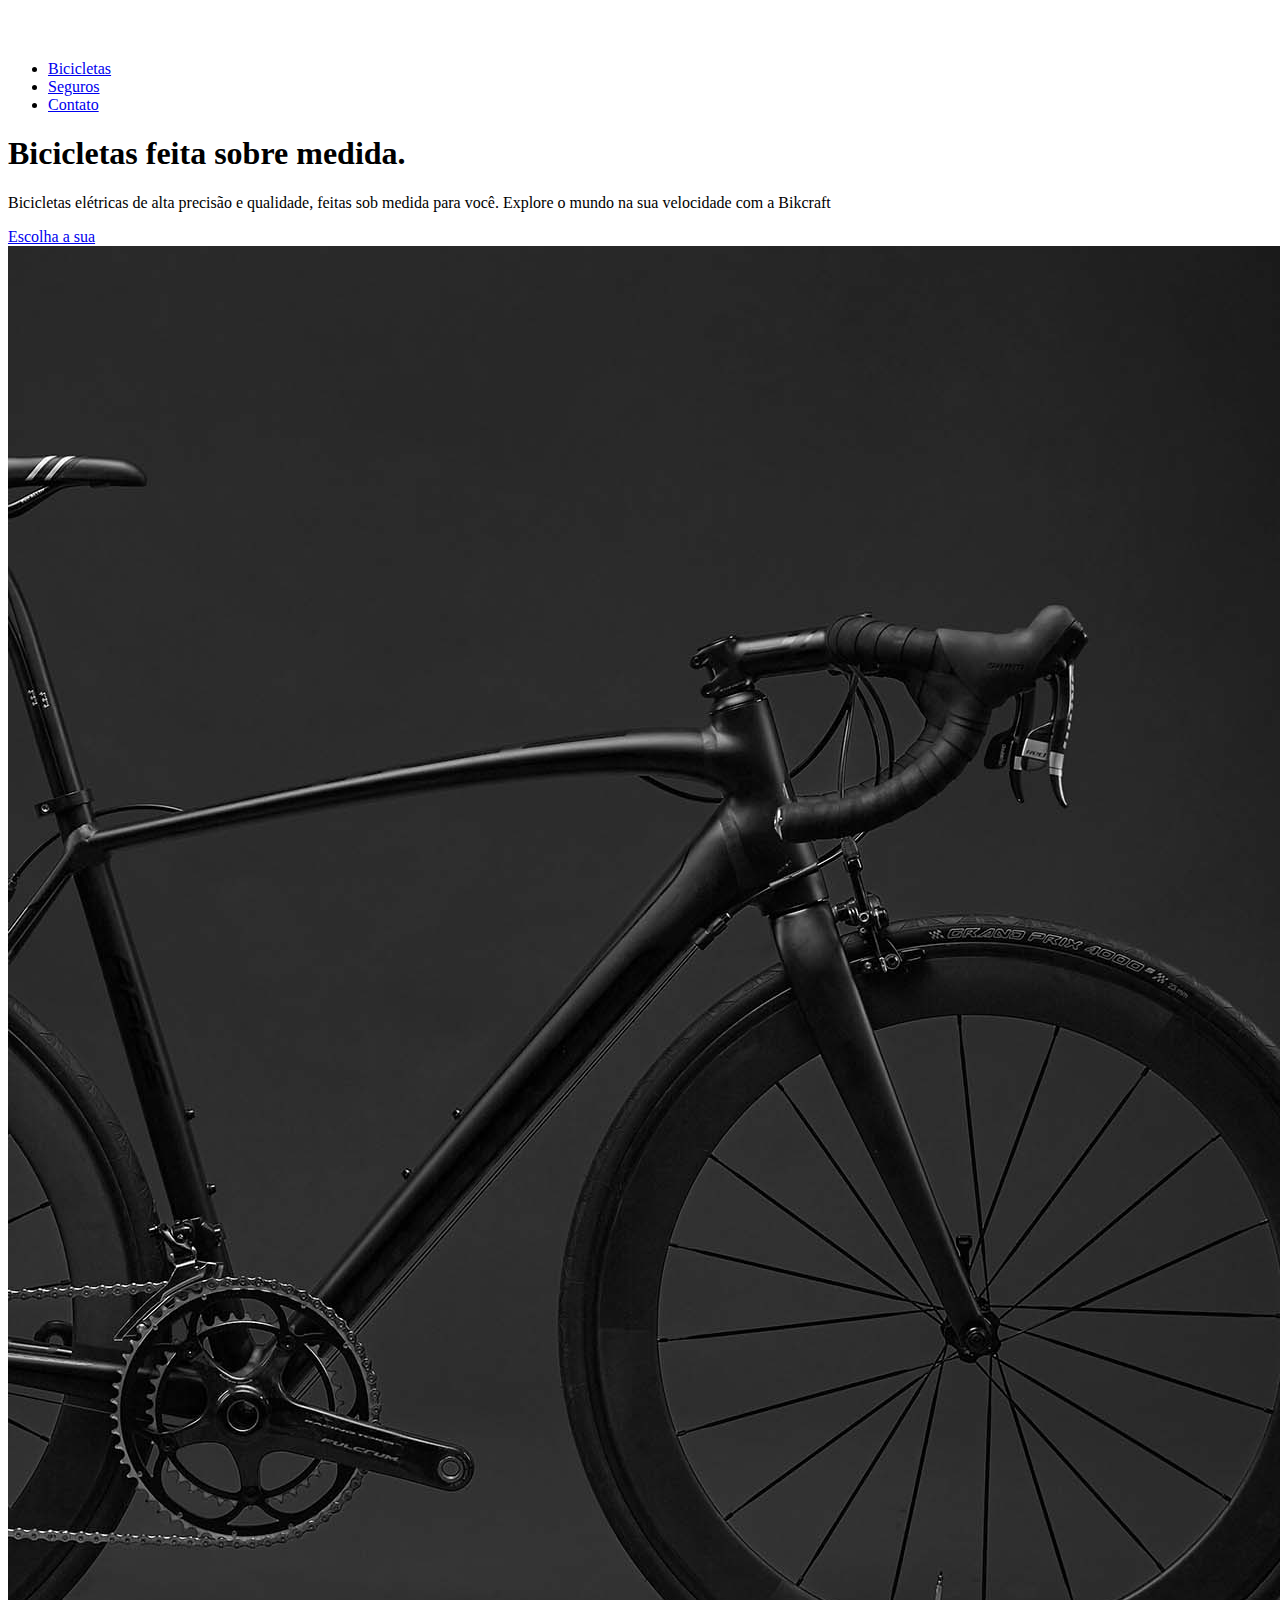
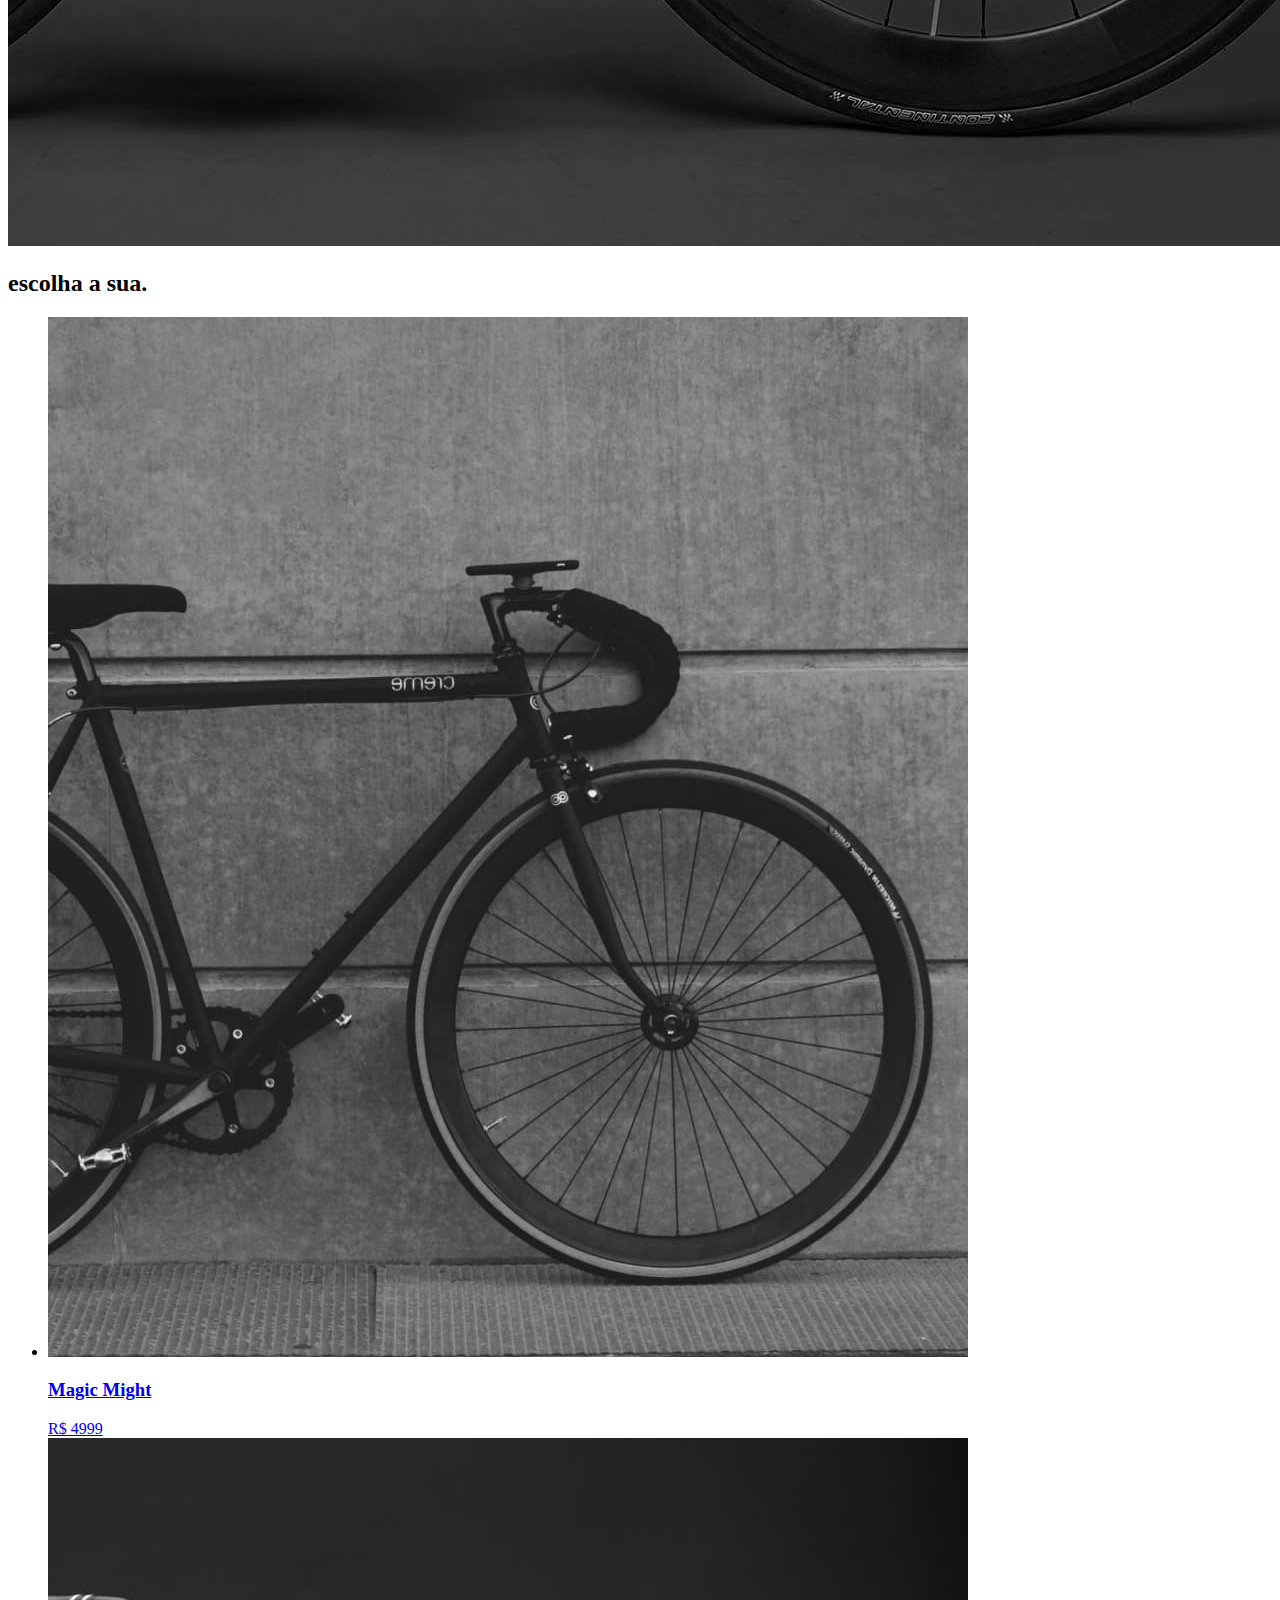
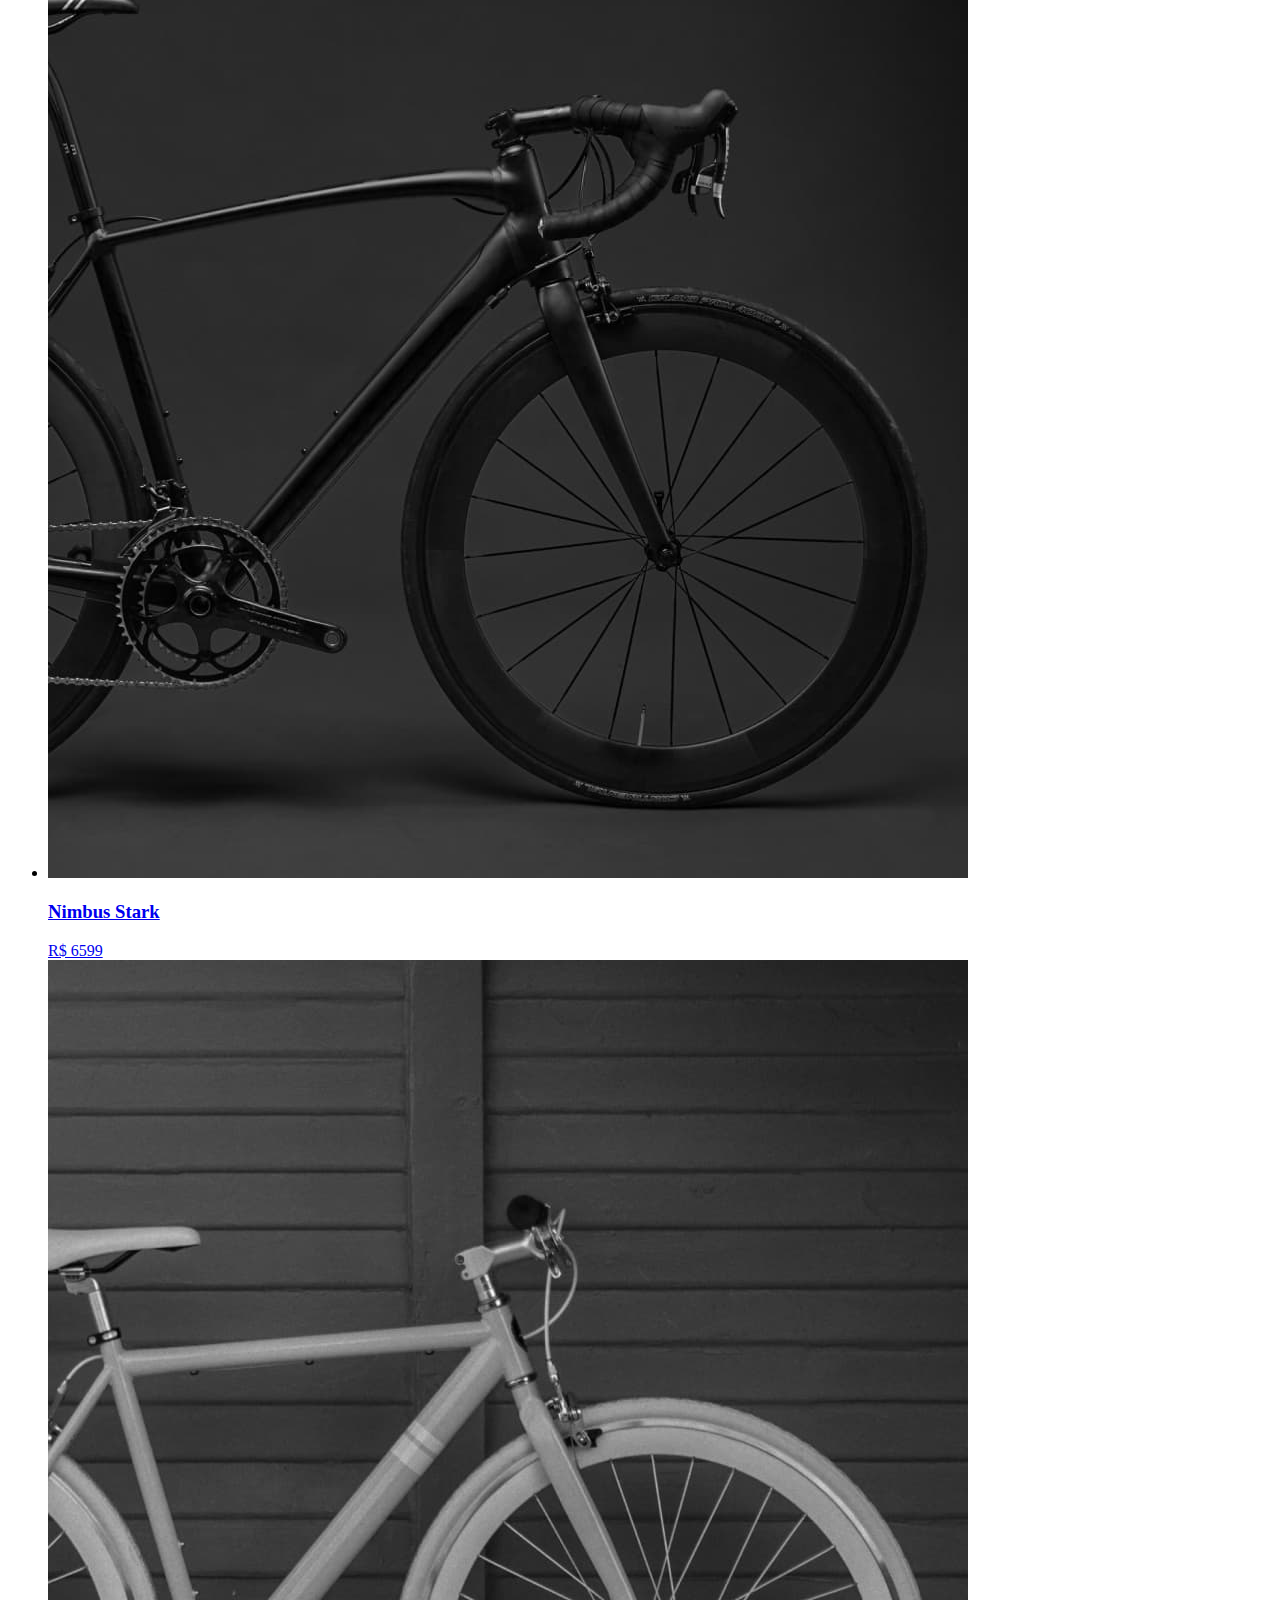
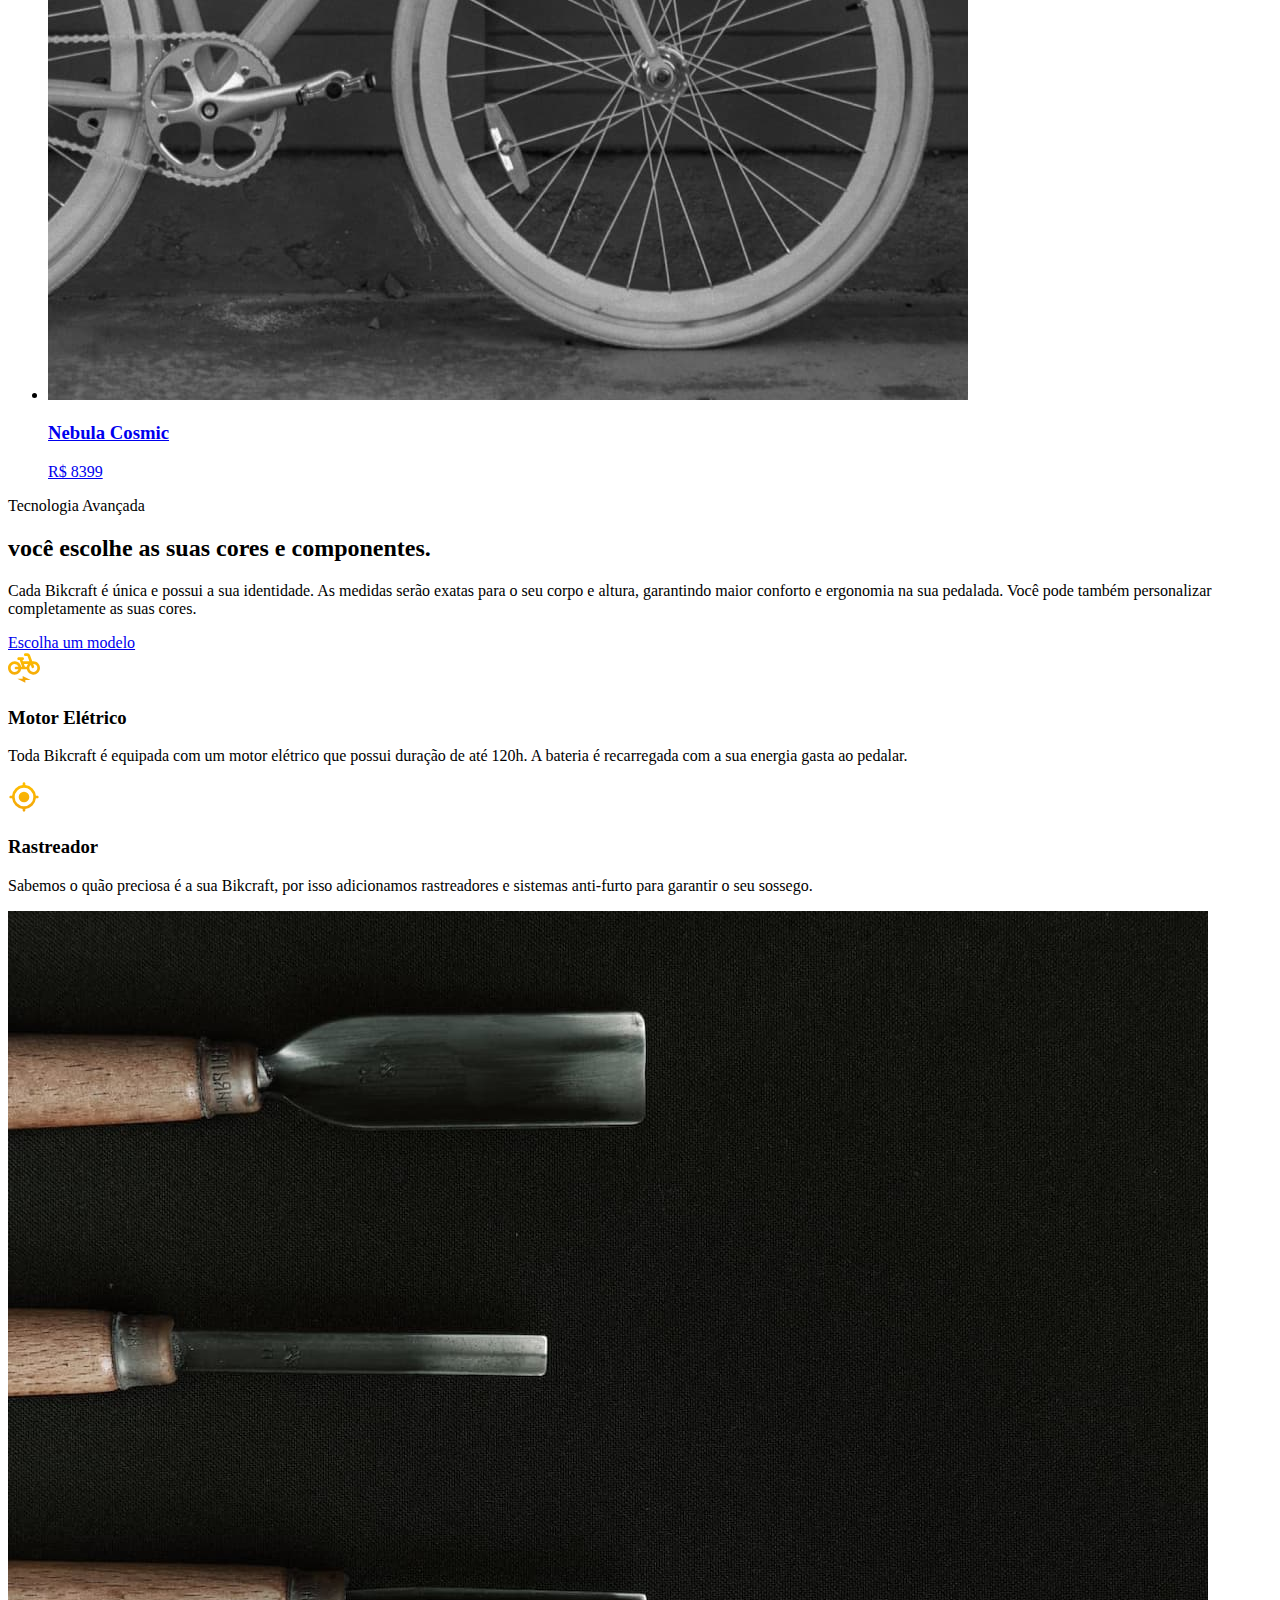
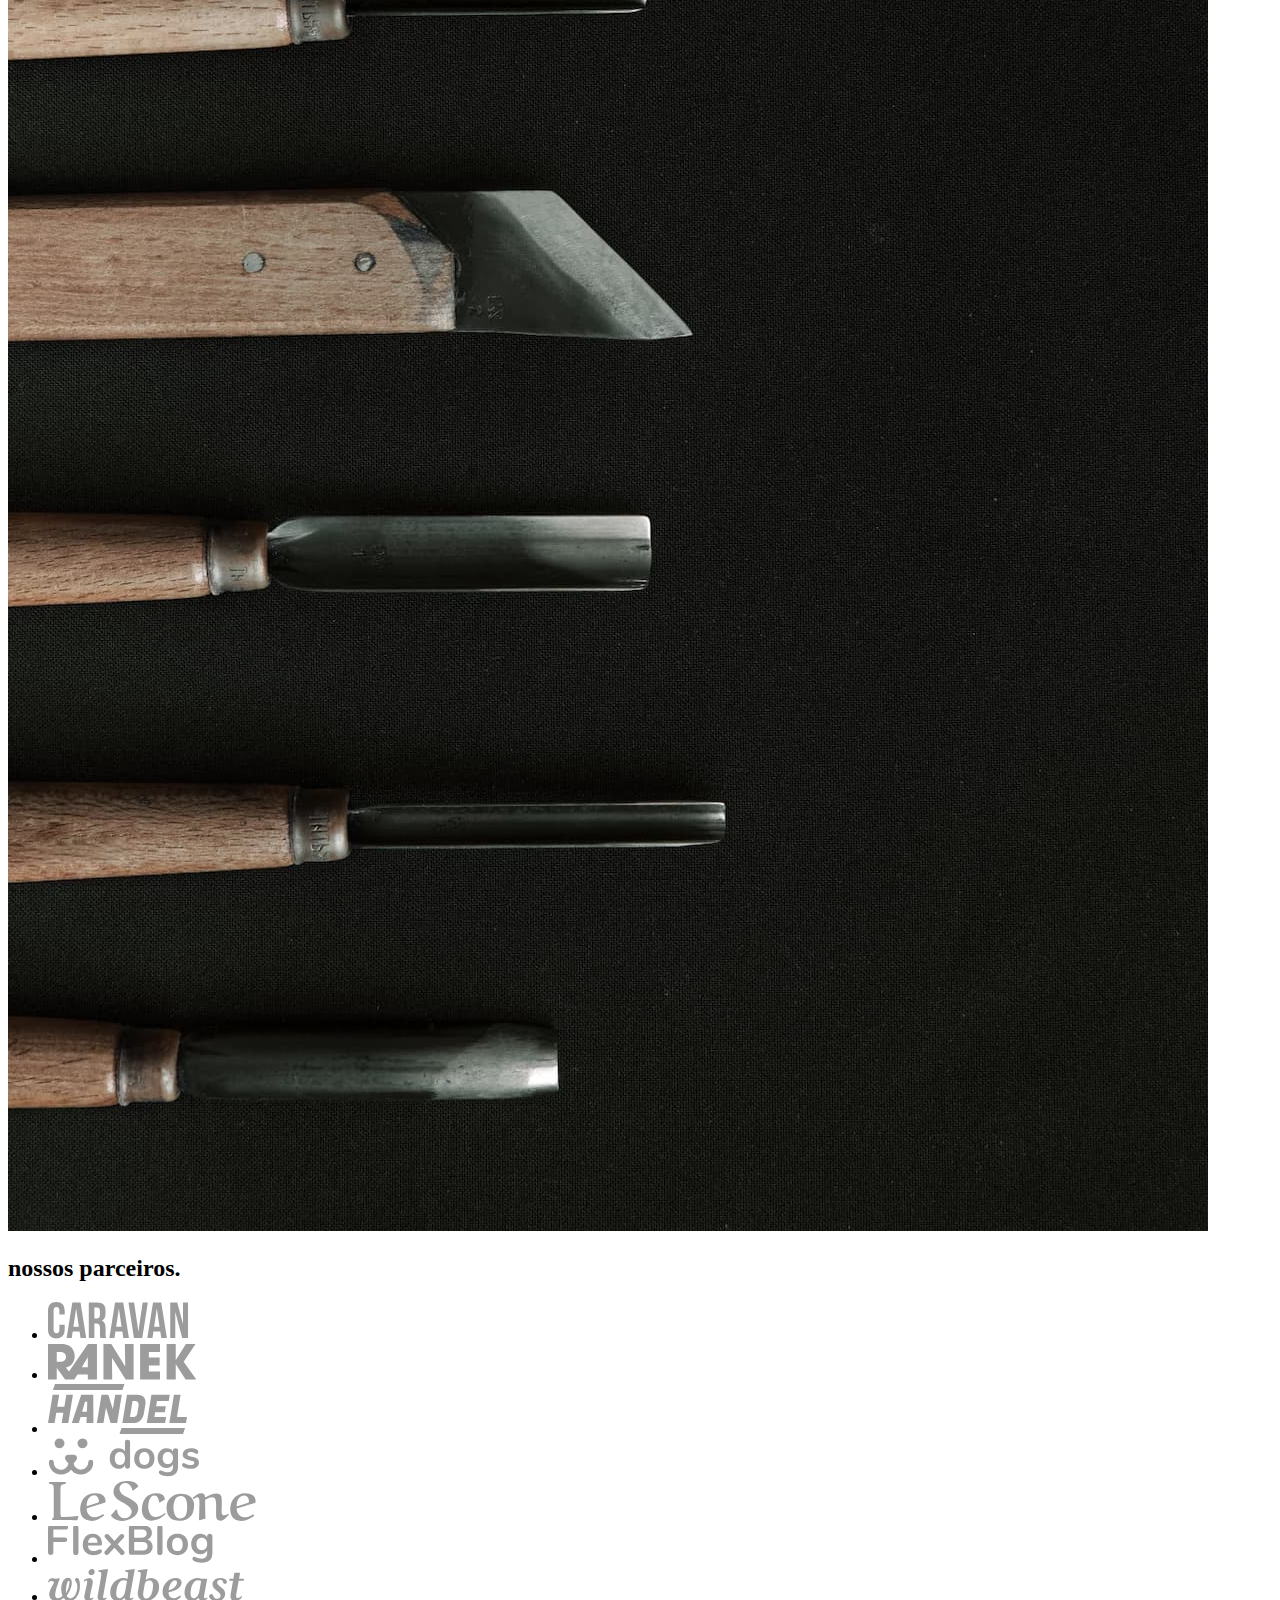
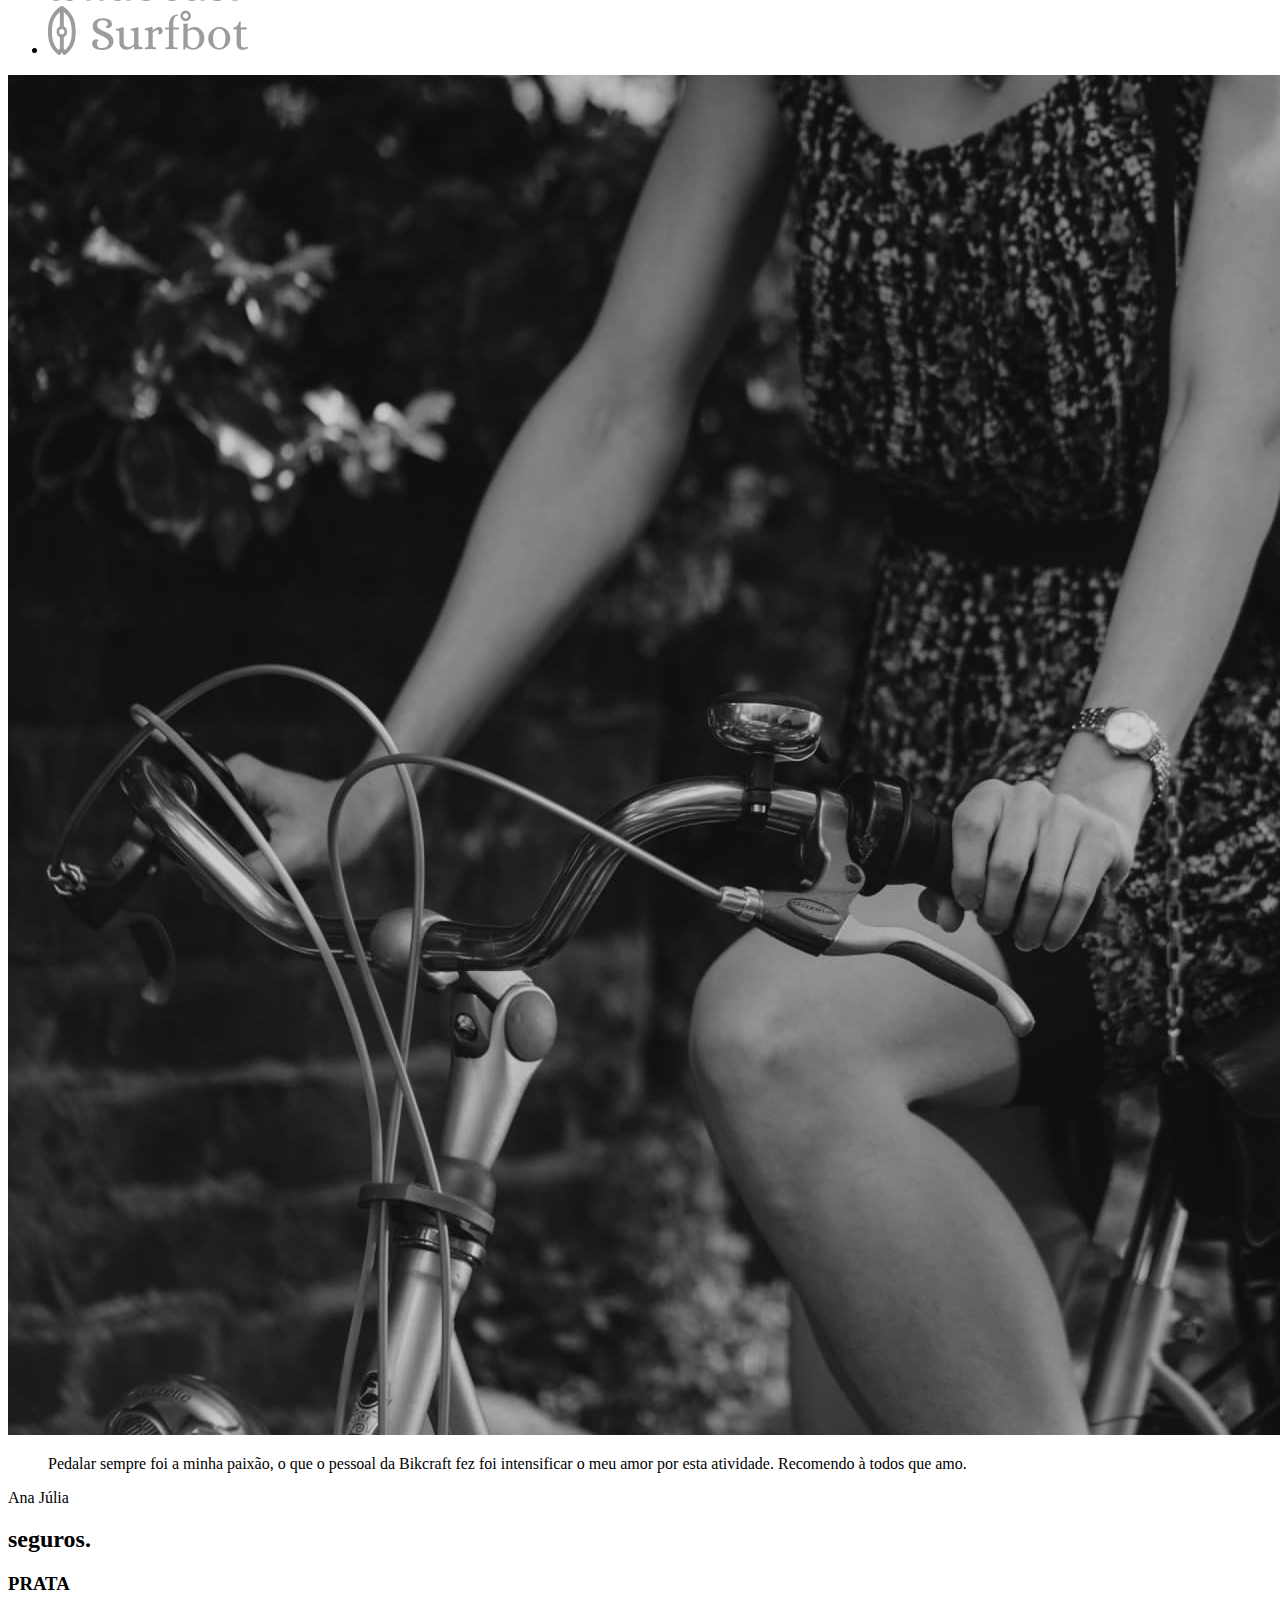
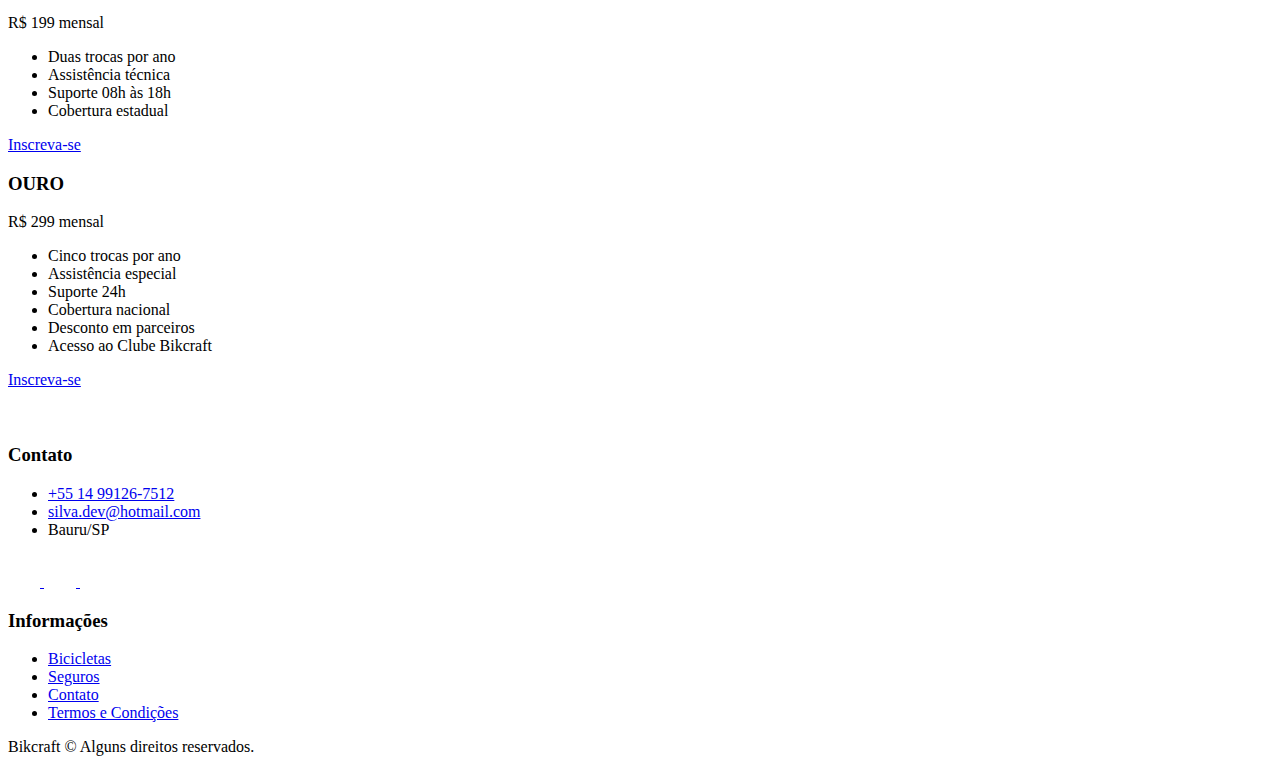
==== commit 1d53d7e3: "Atualização das páginas html e css" ====
--- a/index.html
+++ b/index.html
@@ -4,7 +4,7 @@
     <meta charset="UTF-8" />
     <meta http-equiv="X-UA-Compatible" content="IE=edge" />
     <meta name="viewport" content="width=device-width, initial-scale=1.0" />
-    <title>Document</title>
+    <title>Bikcraft | Bicicletas Elétricas</title>
     <meta
       name="description"
       content="Site para portólio referente a bicicletas elétricas chamado Bikcraft e foi elaborado por Origamid."
@@ -32,9 +32,9 @@
 
         <nav aria-label="primaria">
           <ul class="header-menu font-1-m cor-0">
-            <li><a href="./bicicletas.html">Bicicletas</a></li>
-            <li><a href="./seguros.html">Seguros</a></li>
-            <li><a href="./contato.html">Contato</a></li>
+            <li><a href="./bicicletas.html" target="_blank">Bicicletas</a></li>
+            <li><a href="./seguros.html" target="_blank">Seguros</a></li>
+            <li><a href="./contato.html" target="_blank">Contato</a></li>
           </ul>
         </nav>
       </div>
@@ -188,7 +188,9 @@
             <li>Suporte 08h às 18h</li>
             <li>Cobertura estadual</li>
           </ul>
-          <a href="./orcamento.html" class="botao secundario">Inscreva-se</a>
+          <a href="./orcamento.html" class="botao secundario" target="_blank"
+            >Inscreva-se</a
+          >
         </div>
 
         <div class="seguros-item">
@@ -204,9 +206,63 @@
             <li>Desconto em parceiros</li>
             <li>Acesso ao Clube Bikcraft</li>
           </ul>
-          <a href="./orcamento.html" class="botao">Inscreva-se</a>
+          <a href="./orcamento.html" class="botao" target="_blank"
+            >Inscreva-se</a
+          >
         </div>
       </div>
     </article>
+
+    <footer class="footer-bg">
+      <div class="footer container">
+        <img src="./img/bikcraft.svg" alt="Bikcraft" />
+        <div class="footer-contato">
+          <h3 class="font-2-l-b cor-0">Contato</h3>
+          <ul class="font-2-m cor-5">
+            <li>
+              <a href="tel:+5514991267512" target="_blank">+55 14 99126-7512</a>
+            </li>
+            <li>
+              <a href="mailto:silva.dev@hotmail.com" target="_blank"
+                >silva.dev@hotmail.com</a
+              >
+            </li>
+            <li>Bauru/SP</li>
+          </ul>
+          <div class="footer-redes">
+            <a href="https://www.instagram.com/bsilva.dev/" target="_blank">
+              <img src="./img/redes/instagram.svg" alt="instagram" />
+            </a>
+            <a
+              href="https://www.facebook.com/brunosilva.dvlopr/"
+              target="_blank"
+            >
+              <img src="./img/redes/facebook.svg" alt="facebook" />
+            </a>
+            <a href="./">
+              <img src="./img/redes/youtube.svg" alt="youtube" />
+            </a>
+          </div>
+        </div>
+        <div class="footer-informacoes">
+          <h3 class="font-2-l-b cor-0">Informações</h3>
+          <nav>
+            <ul class="font-1-m cor-5">
+              <li>
+                <a href="./bicicletas.html" target="_blank">Bicicletas</a>
+              </li>
+              <li><a href="./seguros.html" target="_blank">Seguros</a></li>
+              <li><a href="./contato.html" target="_blank">Contato</a></li>
+              <li>
+                <a href="./termos.html" target="_blank">Termos e Condições</a>
+              </li>
+            </ul>
+          </nav>
+        </div>
+        <p class="footer-copy font-2-m cor-6">
+          Bikcraft © Alguns direitos reservados.
+        </p>
+      </div>
+    </footer>
   </body>
 </html>
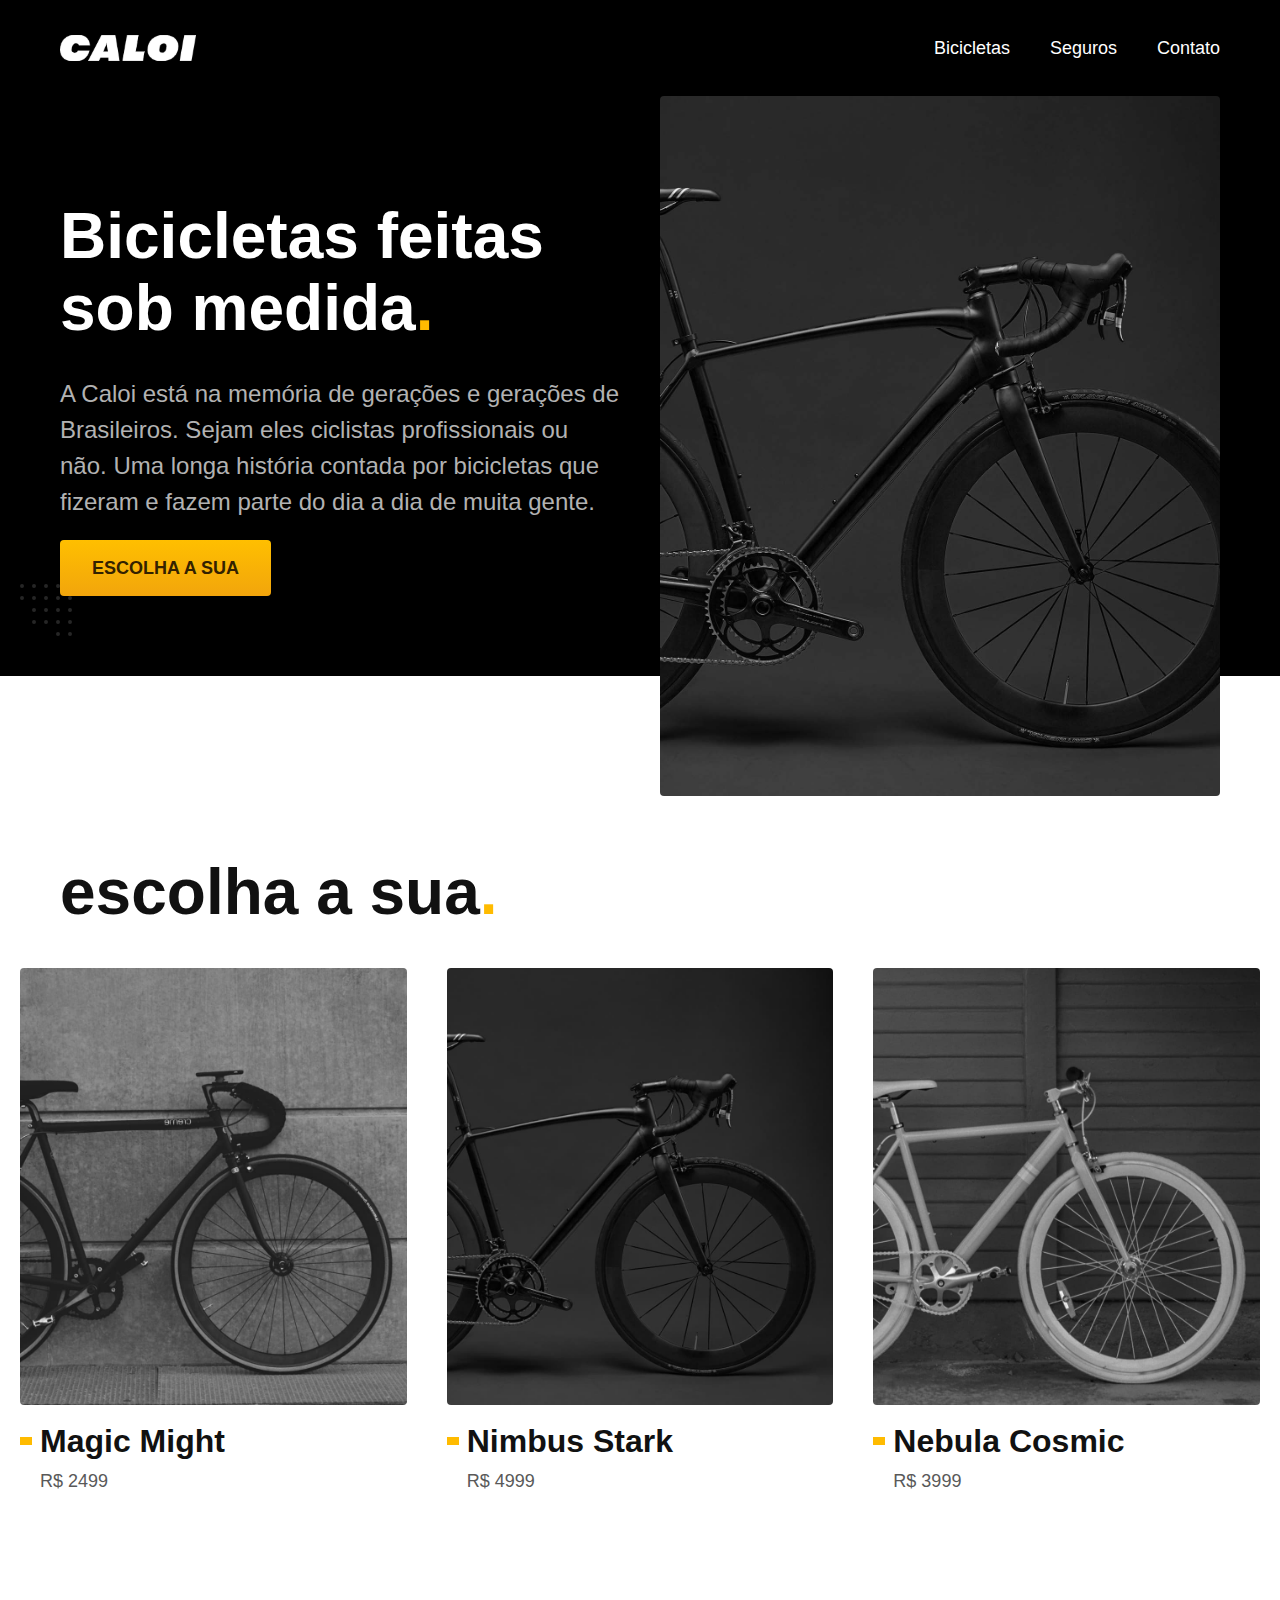
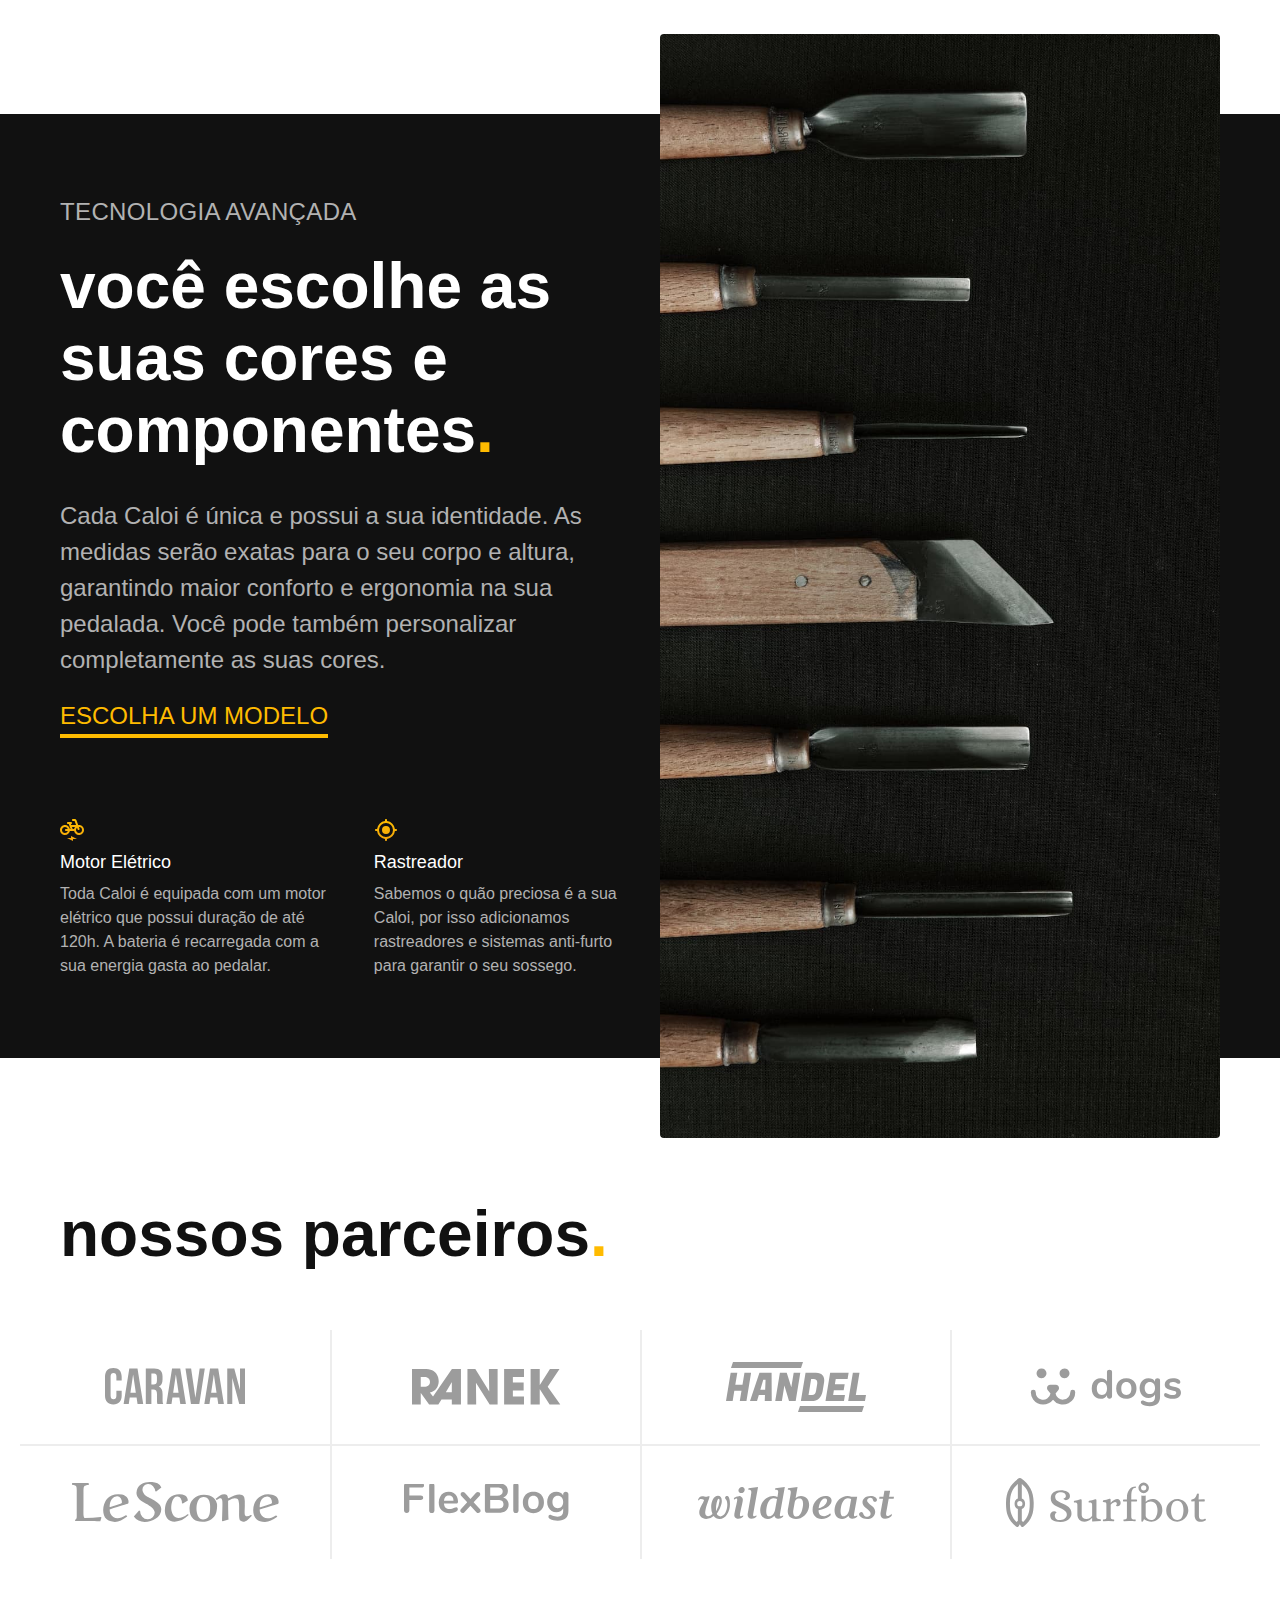
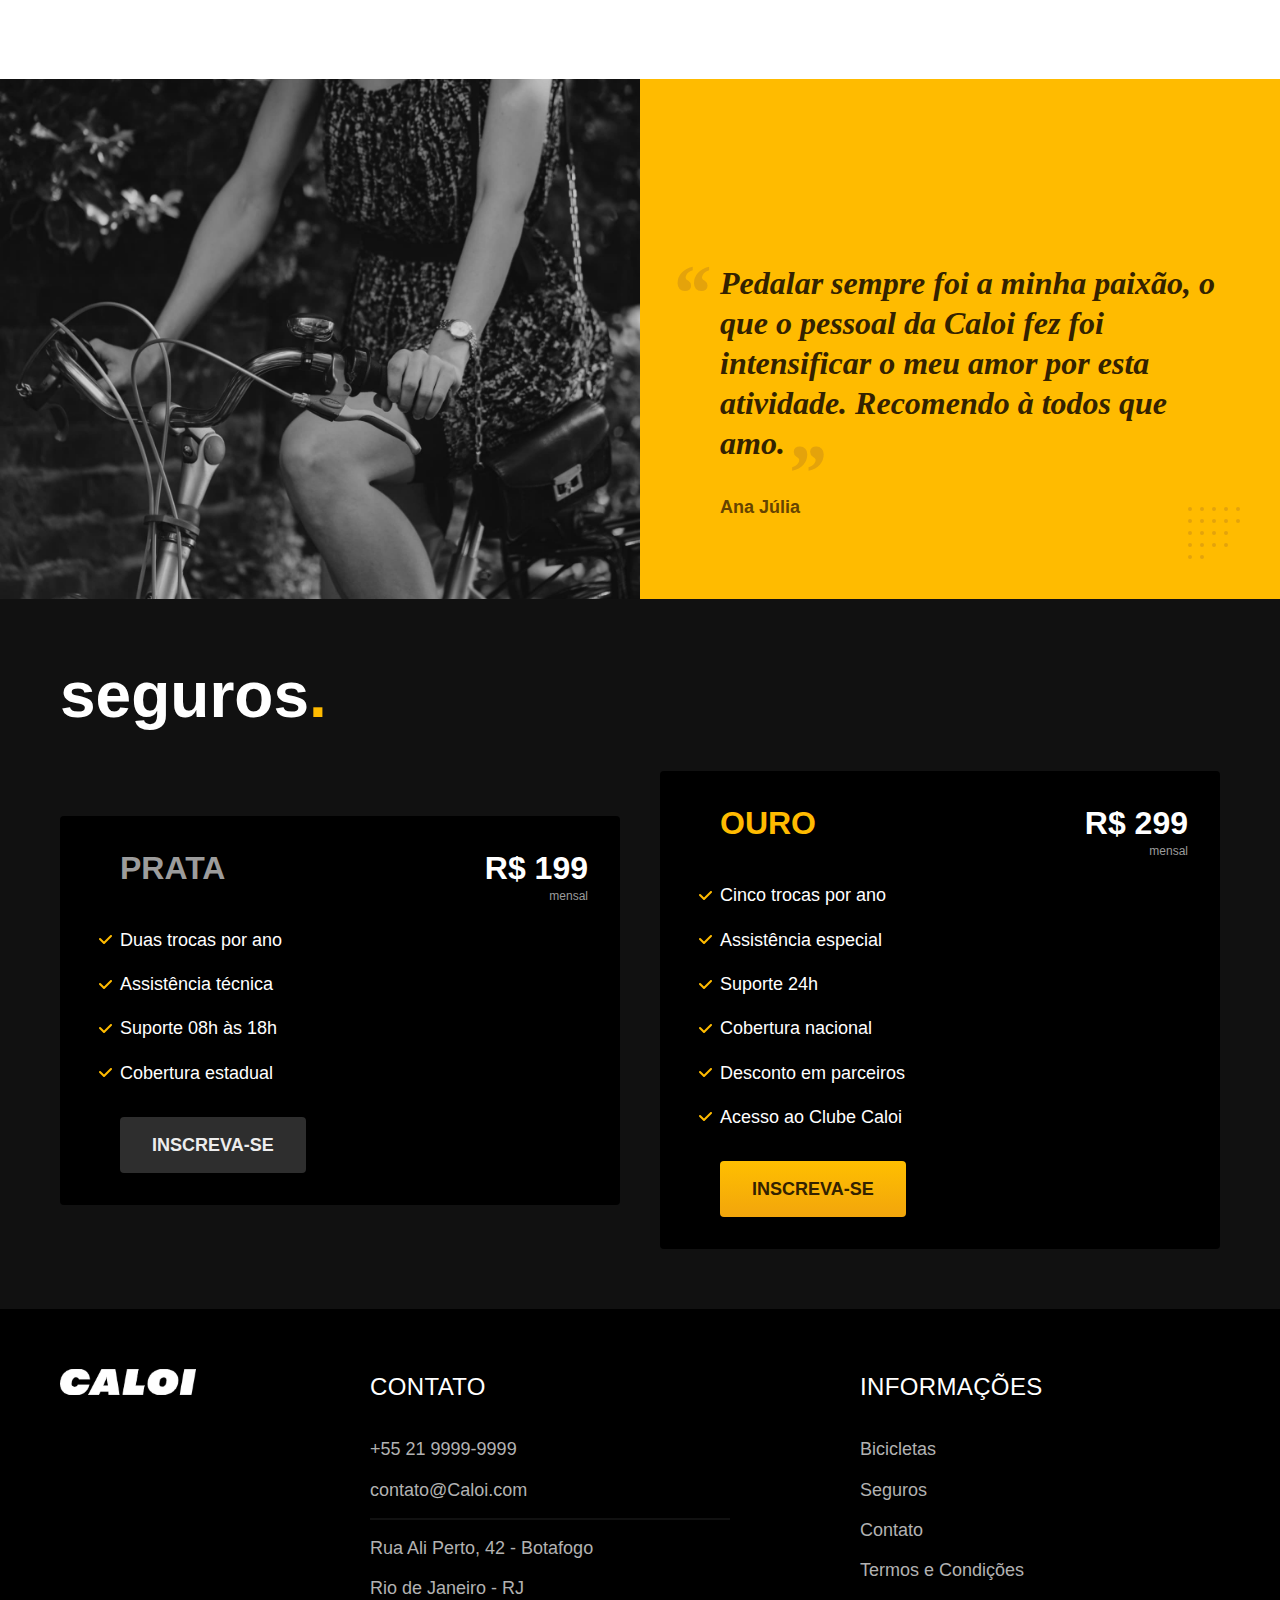
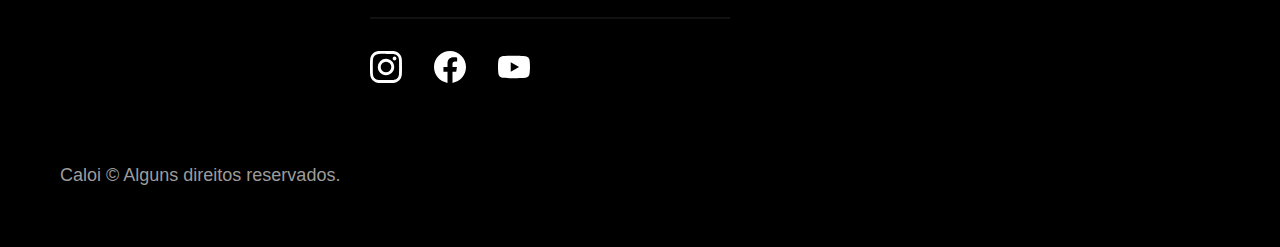
==== commit cda3c2af: "Atualizando portifolio 1" ====
--- a/index.html
+++ b/index.html
@@ -1,40 +1,36 @@
 <!DOCTYPE html>
-<html lang="pt-BR">
+<html lang="pt-br">
   <head>
     <meta charset="UTF-8" />
-    <meta http-equiv="X-UA-Compatible" content="IE=edge" />
     <meta name="viewport" content="width=device-width, initial-scale=1.0" />
-    <title>Bikcraft | Bicicletas Elétricas</title>
+
+    <title>Caloi - As melhores bicicletas do mundo</title>
     <meta
       name="description"
-      content="Site para portólio referente a bicicletas elétricas chamado Bikcraft e foi elaborado por Origamid."
+      content="A Caloi está na memória de gerações e gerações de Brasileiros. Sejam eles ciclistas profissionais ou não. Uma longa história contada por bicicletas que ..."
     />
-    <link rel="stylesheet" href="/portfolio_one/css/style.css" />
-    <link rel="preconnect" href="https://fonts.googleapis.com" />
-    <link rel="preconnect" href="https://fonts.gstatic.com" crossorigin />
-    <link
-      href="https://fonts.googleapis.com/css2?family=Fira+Sans:ital,wght@0,100;0,200;0,300;0,400;0,500;0,600;0,700;0,800;0,900;1,100;1,200;1,300;1,400;1,500;1,600;1,700;1,800;1,900&family=Poppins:ital,wght@0,100;0,200;0,300;0,400;0,500;0,600;0,700;0,800;0,900;1,100;1,200;1,300;1,400;1,500;1,600;1,700;1,800;1,900&family=Roboto:ital,wght@0,100;0,300;0,400;0,500;0,700;0,900;1,100;1,300;1,400;1,500;1,700;1,900&display=swap"
-      rel="stylesheet"
-    />
-    <link rel="preconnect" href="https://fonts.googleapis.com" />
-    <link rel="preconnect" href="https://fonts.gstatic.com" crossorigin />
-    <link
-      href="https://fonts.googleapis.com/css2?family=Fira+Sans:ital,wght@0,100;0,200;0,300;0,400;0,500;0,600;0,700;0,800;0,900;1,100;1,200;1,300;1,400;1,500;1,600;1,700;1,800;1,900&family=Merriweather:ital,wght@0,300;0,400;0,700;0,900;1,300;1,400;1,700;1,900&family=Poppins:ital,wght@0,100;0,200;0,300;0,400;0,500;0,600;0,700;0,800;0,900;1,100;1,200;1,300;1,400;1,500;1,600;1,700;1,800;1,900&family=Roboto:ital,wght@0,100;0,300;0,400;0,500;0,700;0,900;1,100;1,300;1,400;1,500;1,700;1,900&display=swap"
-      rel="stylesheet"
-    />
+
+    <link rel="preload" href="./css/style.css" as="style" />
+    <link rel="stylesheet" href="./css/style.css" />
   </head>
+
   <body>
     <header class="header-bg">
       <div class="header container">
-        <a href="index.html">
-          <img src="./img/bikcraft.svg" alt="Bikcraft" />
+        <a href="./">
+          <img
+            src="./img/brand/caloi.svg"
+            width="136"
+            height="32"
+            alt="Caloi"
+          />
         </a>
 
         <nav aria-label="primaria">
           <ul class="header-menu font-1-m cor-0">
-            <li><a href="./bicicletas.html" target="_blank">Bicicletas</a></li>
-            <li><a href="./seguros.html" target="_blank">Seguros</a></li>
-            <li><a href="./contato.html" target="_blank">Contato</a></li>
+            <li><a href="./bicicletas.html">Bicicletas</a></li>
+            <li><a href="./seguros.html">Seguros</a></li>
+            <li><a href="./contato.html">Contato</a></li>
           </ul>
         </nav>
       </div>
@@ -44,20 +40,27 @@
       <div class="introducao container">
         <div class="introducao-conteudo">
           <h1 class="font-1-xxl cor-0">
-            Bicicletas feita sobre medida<span class="cor-p1">.</span>
+            Bicicletas feitas sob medida<span class="cor-p1">.</span>
           </h1>
           <p class="font-2-l cor-5">
-            Bicicletas elétricas de alta precisão e qualidade, feitas sob medida
-            para você. Explore o mundo na sua velocidade com a Bikcraft
+            A Caloi está na memória de gerações e gerações de Brasileiros. Sejam
+            eles ciclistas profissionais ou não. Uma longa história contada por
+            bicicletas que fizeram e fazem parte do dia a dia de muita gente.
           </p>
           <a class="botao" href="./bicicletas.html">Escolha a sua</a>
         </div>
-        <div>
+        <picture>
+          <source
+            media="(max-width: 800px)"
+            srcset="./img/bicicletas/nimbus.jpg"
+          />
           <img
             src="./img/fotos/introducao.jpg"
-            alt="Bicicleta elétrica preta"
-          />
-        </div>
+            width="1280"
+            height="1600"
+            alt="Bicicleta elétrica preta."
+          />
+        </picture>
       </div>
     </main>
 
@@ -69,28 +72,38 @@
       <ul>
         <li>
           <a href="./bicicletas/magic.html">
-            <img src="./img/bicicletas/magic-home.jpg" alt="Bicicleta Preta" />
+            <img
+              src="./img/bicicletas/magic-home.jpg"
+              alt="Bicicleta preta"
+              width="920"
+              height="1040"
+            />
             <h3 class="font-1-xl">Magic Might</h3>
+            <span class="font-2-m cor-8">R$ 2499</span>
+          </a>
+        </li>
+        <li>
+          <a href="./bicicletas/nimbus.html">
+            <img
+              src="./img/bicicletas/nimbus-home.jpg"
+              alt="Bicicleta preta"
+              width="920"
+              height="1040"
+            />
+            <h3 class="font-1-xl">Nimbus Stark</h3>
             <span class="font-2-m cor-8">R$ 4999</span>
           </a>
         </li>
-
-        <li>
-          <a href="./bicicletas/nimbus-stark.html">
-            <img src="./img/bicicletas/nimbus-home.jpg" alt="Bicicleta Preta" />
-            <h3 class="font-1-xl">Nimbus Stark</h3>
-            <span class="font-2-m cor-8">R$ 6599</span>
-          </a>
-        </li>
-
-        <li>
-          <a href="./bicicletas/nebula-cosmic.html">
+        <li>
+          <a href="./bicicletas/nebula.html">
             <img
               src="./img/bicicletas/nebula-home.jpg"
-              alt="Bicicleta Branca"
+              alt="Bicicleta preta"
+              width="920"
+              height="1040"
             />
             <h3 class="font-1-xl">Nebula Cosmic</h3>
-            <span class="font-2-m cor-8">R$ 8399</span>
+            <span class="font-2-m cor-8">R$ 3999</span>
           </a>
         </li>
       </ul>
@@ -106,7 +119,7 @@
             >
           </h2>
           <p class="font-2-l cor-5">
-            Cada Bikcraft é única e possui a sua identidade. As medidas serão
+            Cada Caloi é única e possui a sua identidade. As medidas serão
             exatas para o seu corpo e altura, garantindo maior conforto e
             ergonomia na sua pedalada. Você pode também personalizar
             completamente as suas cores.
@@ -114,26 +127,41 @@
           <a class="link" href="./bicicletas.html">Escolha um modelo</a>
           <div class="tecnologia-vantagens">
             <div>
-              <img src="./img/icones/eletrica.svg" alt="" />
+              <img
+                src="./img/icones/eletrica.svg"
+                width="24"
+                height="24"
+                alt=""
+              />
               <h3 class="font-1-m cor-0">Motor Elétrico</h3>
               <p class="font-2-s cor-5">
-                Toda Bikcraft é equipada com um motor elétrico que possui
-                duração de até 120h. A bateria é recarregada com a sua energia
-                gasta ao pedalar.
+                Toda Caloi é equipada com um motor elétrico que possui duração
+                de até 120h. A bateria é recarregada com a sua energia gasta ao
+                pedalar.
               </p>
             </div>
             <div>
-              <img src="./img/icones/rastreador.svg" alt="" />
+              <img
+                src="./img/icones/rastreador.svg"
+                width="24"
+                height="24"
+                alt=""
+              />
               <h3 class="font-1-m cor-0">Rastreador</h3>
               <p class="font-2-s cor-5">
-                Sabemos o quão preciosa é a sua Bikcraft, por isso adicionamos
+                Sabemos o quão preciosa é a sua Caloi, por isso adicionamos
                 rastreadores e sistemas anti-furto para garantir o seu sossego.
               </p>
             </div>
           </div>
         </div>
         <div class="tecnologia-imagem">
-          <img src="./img/fotos/tecnologia.jpg" alt="" />
+          <img
+            src="./img/fotos/tecnologia.jpg"
+            width="1200"
+            height="1920"
+            alt=""
+          />
         </div>
       </div>
     </article>
@@ -144,14 +172,70 @@
       </h2>
 
       <ul>
-        <li><img src="./img/parceiros/caravan.svg" alt="caravan" /></li>
-        <li><img src="./img/parceiros/ranek.svg" alt="ranek" /></li>
-        <li><img src="./img/parceiros/handel.svg" alt="handel" /></li>
-        <li><img src="./img/parceiros/dogs.svg" alt="dogs" /></li>
-        <li><img src="./img/parceiros/lescone.svg" alt="lescone" /></li>
-        <li><img src="./img/parceiros/flexblog.svg" alt="flexblog" /></li>
-        <li><img src="./img/parceiros/wildbeast.svg" alt="wildbeast" /></li>
-        <li><img src="./img/parceiros/surfbot.svg" alt="surfbot" /></li>
+        <li>
+          <img
+            src="./img/parceiros/caravan.svg"
+            alt="Caravan"
+            width="140"
+            height="38"
+          />
+        </li>
+        <li>
+          <img
+            src="./img/parceiros/ranek.svg"
+            alt="Ranek"
+            width="149"
+            height="36"
+          />
+        </li>
+        <li>
+          <img
+            src="./img/parceiros/handel.svg"
+            alt="Handel"
+            width="140"
+            height="50"
+          />
+        </li>
+        <li>
+          <img
+            src="./img/parceiros/dogs.svg"
+            alt="Dogs"
+            width="152"
+            height="39"
+          />
+        </li>
+        <li>
+          <img
+            src="./img/parceiros/lescone.svg"
+            alt="LeScone"
+            width="208"
+            height="41"
+          />
+        </li>
+        <li>
+          <img
+            src="./img/parceiros/flexblog.svg"
+            alt="FlexBlog"
+            width="165"
+            height="38"
+          />
+        </li>
+        <li>
+          <img
+            src="./img/parceiros/wildbeast.svg"
+            alt="Wildbeast"
+            width="196"
+            height="34"
+          />
+        </li>
+        <li>
+          <img
+            src="./img/parceiros/surfbot.svg"
+            alt="Surfbot"
+            width="200"
+            height="49"
+          />
+        </li>
       </ul>
     </section>
 
@@ -159,15 +243,17 @@
       <div>
         <img
           src="./img/fotos/depoimento.jpg"
-          alt="Pessoa pedalando uma bicicleta Bikcraft"
+          width="1560"
+          height="1360"
+          alt="Pessoa pedalando uma bicicleta Caloi"
         />
       </div>
       <div class="depoimento-conteudo">
         <blockquote class="font-1-xl cor-p5">
           <p>
-            Pedalar sempre foi a minha paixão, o que o pessoal da Bikcraft fez
-            foi intensificar o meu amor por esta atividade. Recomendo à todos
-            que amo.
+            Pedalar sempre foi a minha paixão, o que o pessoal da Caloi fez foi
+            intensificar o meu amor por esta atividade. Recomendo à todos que
+            amo.
           </p>
         </blockquote>
         <span class="font-1-m-b cor-p4">Ana Júlia</span>
@@ -179,68 +265,73 @@
         <h2 class="font-1-xxl cor-0">seguros<span class="cor-p1">.</span></h2>
         <div class="seguros-item">
           <h3 class="font-1-xl cor-6">PRATA</h3>
-          <span class="font-1-xl cor-0">
-            R$ 199 <span class="font-1-xs cor-6">mensal</span>
-          </span>
+          <span class="font-1-xl cor-0"
+            >R$ 199 <span class="font-1-xs cor-6">mensal</span></span
+          >
           <ul class="font-2-m cor-0">
             <li>Duas trocas por ano</li>
             <li>Assistência técnica</li>
             <li>Suporte 08h às 18h</li>
             <li>Cobertura estadual</li>
           </ul>
-          <a href="./orcamento.html" class="botao secundario" target="_blank"
-            >Inscreva-se</a
-          >
+          <a class="botao secundario" href="./orcamento.html">Inscreva-se</a>
         </div>
 
         <div class="seguros-item">
           <h3 class="font-1-xl cor-p1">OURO</h3>
-          <span class="font-1-xl cor-0">
-            R$ 299 <span class="font-1-xs cor-6">mensal</span>
-          </span>
+          <span class="font-1-xl cor-0"
+            >R$ 299 <span class="font-1-xs cor-6">mensal</span></span
+          >
           <ul class="font-2-m cor-0">
             <li>Cinco trocas por ano</li>
             <li>Assistência especial</li>
             <li>Suporte 24h</li>
             <li>Cobertura nacional</li>
             <li>Desconto em parceiros</li>
-            <li>Acesso ao Clube Bikcraft</li>
+            <li>Acesso ao Clube Caloi</li>
           </ul>
-          <a href="./orcamento.html" class="botao" target="_blank"
-            >Inscreva-se</a
-          >
+          <a class="botao" href="./orcamento.html">Inscreva-se</a>
         </div>
       </div>
     </article>
 
     <footer class="footer-bg">
       <div class="footer container">
-        <img src="./img/bikcraft.svg" alt="Bikcraft" />
+        <img src="./img/brand/caloi.svg" width="136" height="32" alt="Caloi" />
         <div class="footer-contato">
           <h3 class="font-2-l-b cor-0">Contato</h3>
           <ul class="font-2-m cor-5">
+            <li><a href="tel:+552199999999">+55 21 9999-9999</a></li>
             <li>
-              <a href="tel:+5514991267512" target="_blank">+55 14 99126-7512</a>
+              <a href="mailto:contato@Caloi.com">contato@Caloi.com</a>
             </li>
-            <li>
-              <a href="mailto:silva.dev@hotmail.com" target="_blank"
-                >silva.dev@hotmail.com</a
-              >
-            </li>
-            <li>Bauru/SP</li>
+            <li>Rua Ali Perto, 42 - Botafogo</li>
+            <li>Rio de Janeiro - RJ</li>
           </ul>
           <div class="footer-redes">
-            <a href="https://www.instagram.com/bsilva.dev/" target="_blank">
-              <img src="./img/redes/instagram.svg" alt="instagram" />
-            </a>
-            <a
-              href="https://www.facebook.com/brunosilva.dvlopr/"
-              target="_blank"
-            >
-              <img src="./img/redes/facebook.svg" alt="facebook" />
+            <a href="./">
+              <img
+                src="./img/redes/instagram.svg"
+                width="32"
+                height="32"
+                alt="Instagram"
+              />
             </a>
             <a href="./">
-              <img src="./img/redes/youtube.svg" alt="youtube" />
+              <img
+                src="./img/redes/facebook.svg"
+                width="32"
+                height="32"
+                alt="Facebook"
+              />
+            </a>
+            <a href="./">
+              <img
+                src="./img/redes/youtube.svg"
+                width="32"
+                height="32"
+                alt="Youtube"
+              />
             </a>
           </div>
         </div>
@@ -248,21 +339,19 @@
           <h3 class="font-2-l-b cor-0">Informações</h3>
           <nav>
             <ul class="font-1-m cor-5">
-              <li>
-                <a href="./bicicletas.html" target="_blank">Bicicletas</a>
-              </li>
-              <li><a href="./seguros.html" target="_blank">Seguros</a></li>
-              <li><a href="./contato.html" target="_blank">Contato</a></li>
-              <li>
-                <a href="./termos.html" target="_blank">Termos e Condições</a>
-              </li>
+              <li><a href="./bicicletas.html">Bicicletas</a></li>
+              <li><a href="./seguros.html">Seguros</a></li>
+              <li><a href="./contato.html">Contato</a></li>
+              <li><a href="./termos.html">Termos e Condições</a></li>
             </ul>
           </nav>
         </div>
         <p class="footer-copy font-2-m cor-6">
-          Bikcraft © Alguns direitos reservados.
+          Caloi © Alguns direitos reservados.
         </p>
       </div>
     </footer>
+
+    <script src="./js/script.js"></script>
   </body>
 </html>
--- a/css/style.css
+++ b/css/style.css
@@ -0,0 +1,39 @@
+@import "./global/global.css";
+@import "./utilidades/tipografia.css";
+@import "./utilidades/cores.css";
+
+@import "./global/header.css";
+@import "./global/footer.css";
+
+/* Utilidades */
+@import "./utilidades/componentes.css";
+@import "./utilidades/formulario.css";
+
+/* Home */
+@import "./home/introducao.css";
+@import "./home/tecnologia.css";
+@import "./home/parceiros.css";
+@import "./home/depoimento.css";
+
+/* Bicicletas */
+@import "./bicicletas/bicicletas-lista.css";
+@import "./bicicletas/bicicletas.css";
+
+/* Bicicleta */
+@import "./bicicleta/bicicleta.css";
+@import "./bicicleta/seguro.css";
+
+/* Seguros */
+@import "./seguros/seguros.css";
+@import "./seguros/vantagens.css";
+@import "./seguros/perguntas.css";
+
+/* Contato */
+@import "./contato/contato.css";
+@import "./contato/lojas.css";
+
+/* Contato */
+@import "./orcamento/orcamento.css";
+
+/* Termos */
+@import "./termos/termos.css";
--- a/css/style.css
+++ b/css/style.css
@@ -0,0 +1,39 @@
+@import "./global/global.css";
+@import "./utilidades/tipografia.css";
+@import "./utilidades/cores.css";
+
+@import "./global/header.css";
+@import "./global/footer.css";
+
+/* Utilidades */
+@import "./utilidades/componentes.css";
+@import "./utilidades/formulario.css";
+
+/* Home */
+@import "./home/introducao.css";
+@import "./home/tecnologia.css";
+@import "./home/parceiros.css";
+@import "./home/depoimento.css";
+
+/* Bicicletas */
+@import "./bicicletas/bicicletas-lista.css";
+@import "./bicicletas/bicicletas.css";
+
+/* Bicicleta */
+@import "./bicicleta/bicicleta.css";
+@import "./bicicleta/seguro.css";
+
+/* Seguros */
+@import "./seguros/seguros.css";
+@import "./seguros/vantagens.css";
+@import "./seguros/perguntas.css";
+
+/* Contato */
+@import "./contato/contato.css";
+@import "./contato/lojas.css";
+
+/* Contato */
+@import "./orcamento/orcamento.css";
+
+/* Termos */
+@import "./termos/termos.css";
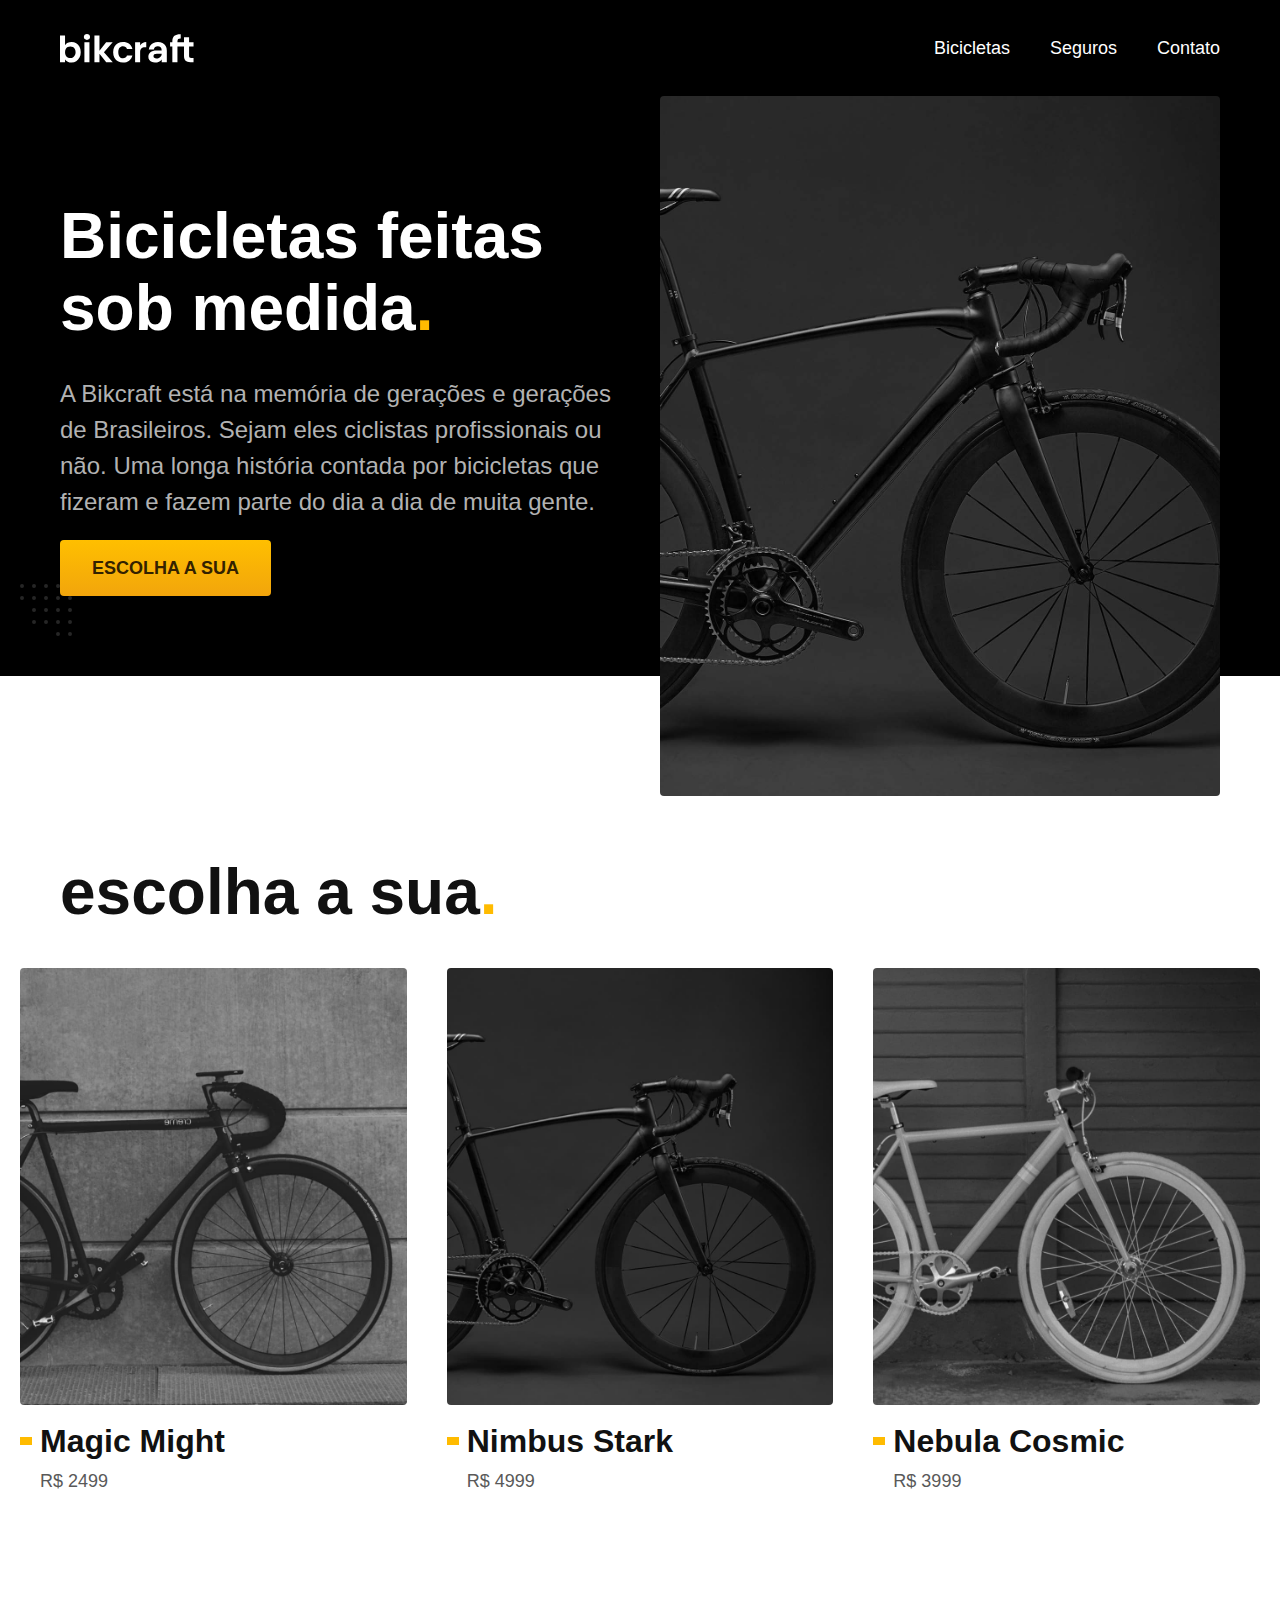
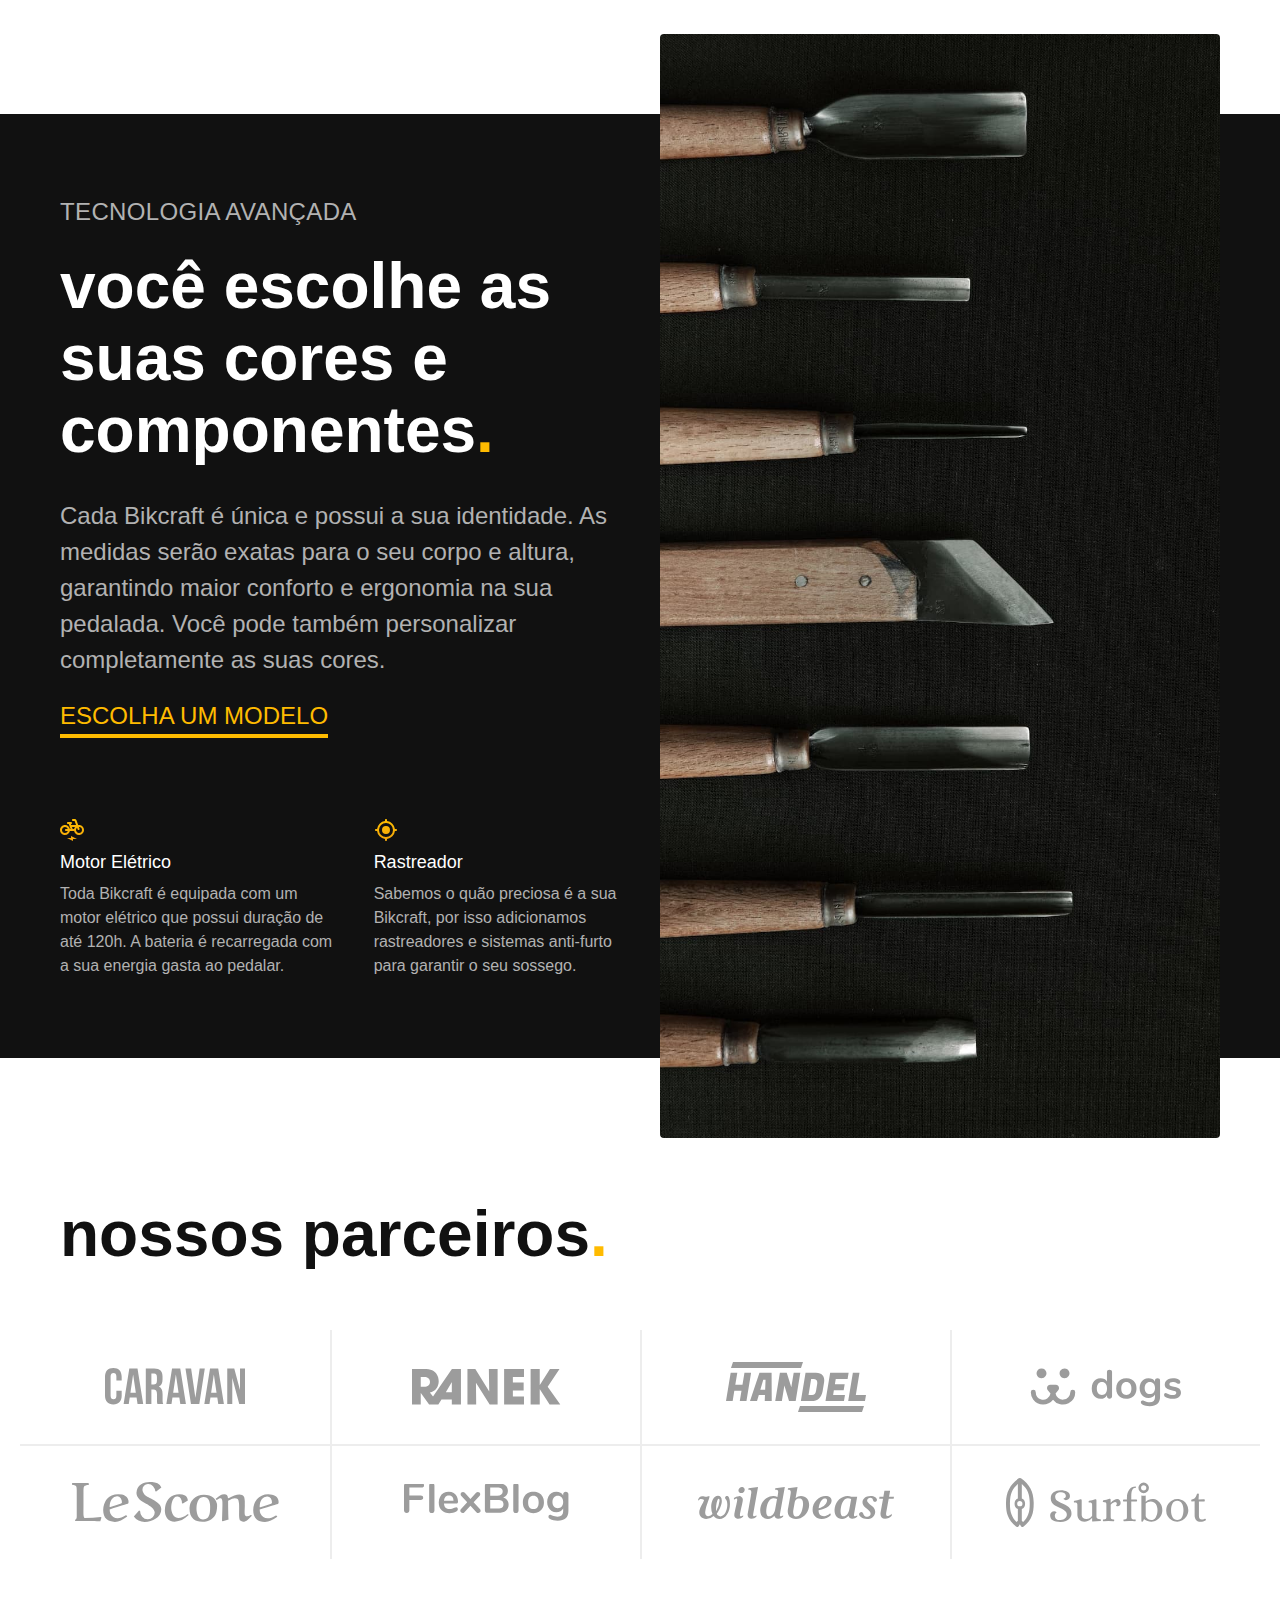
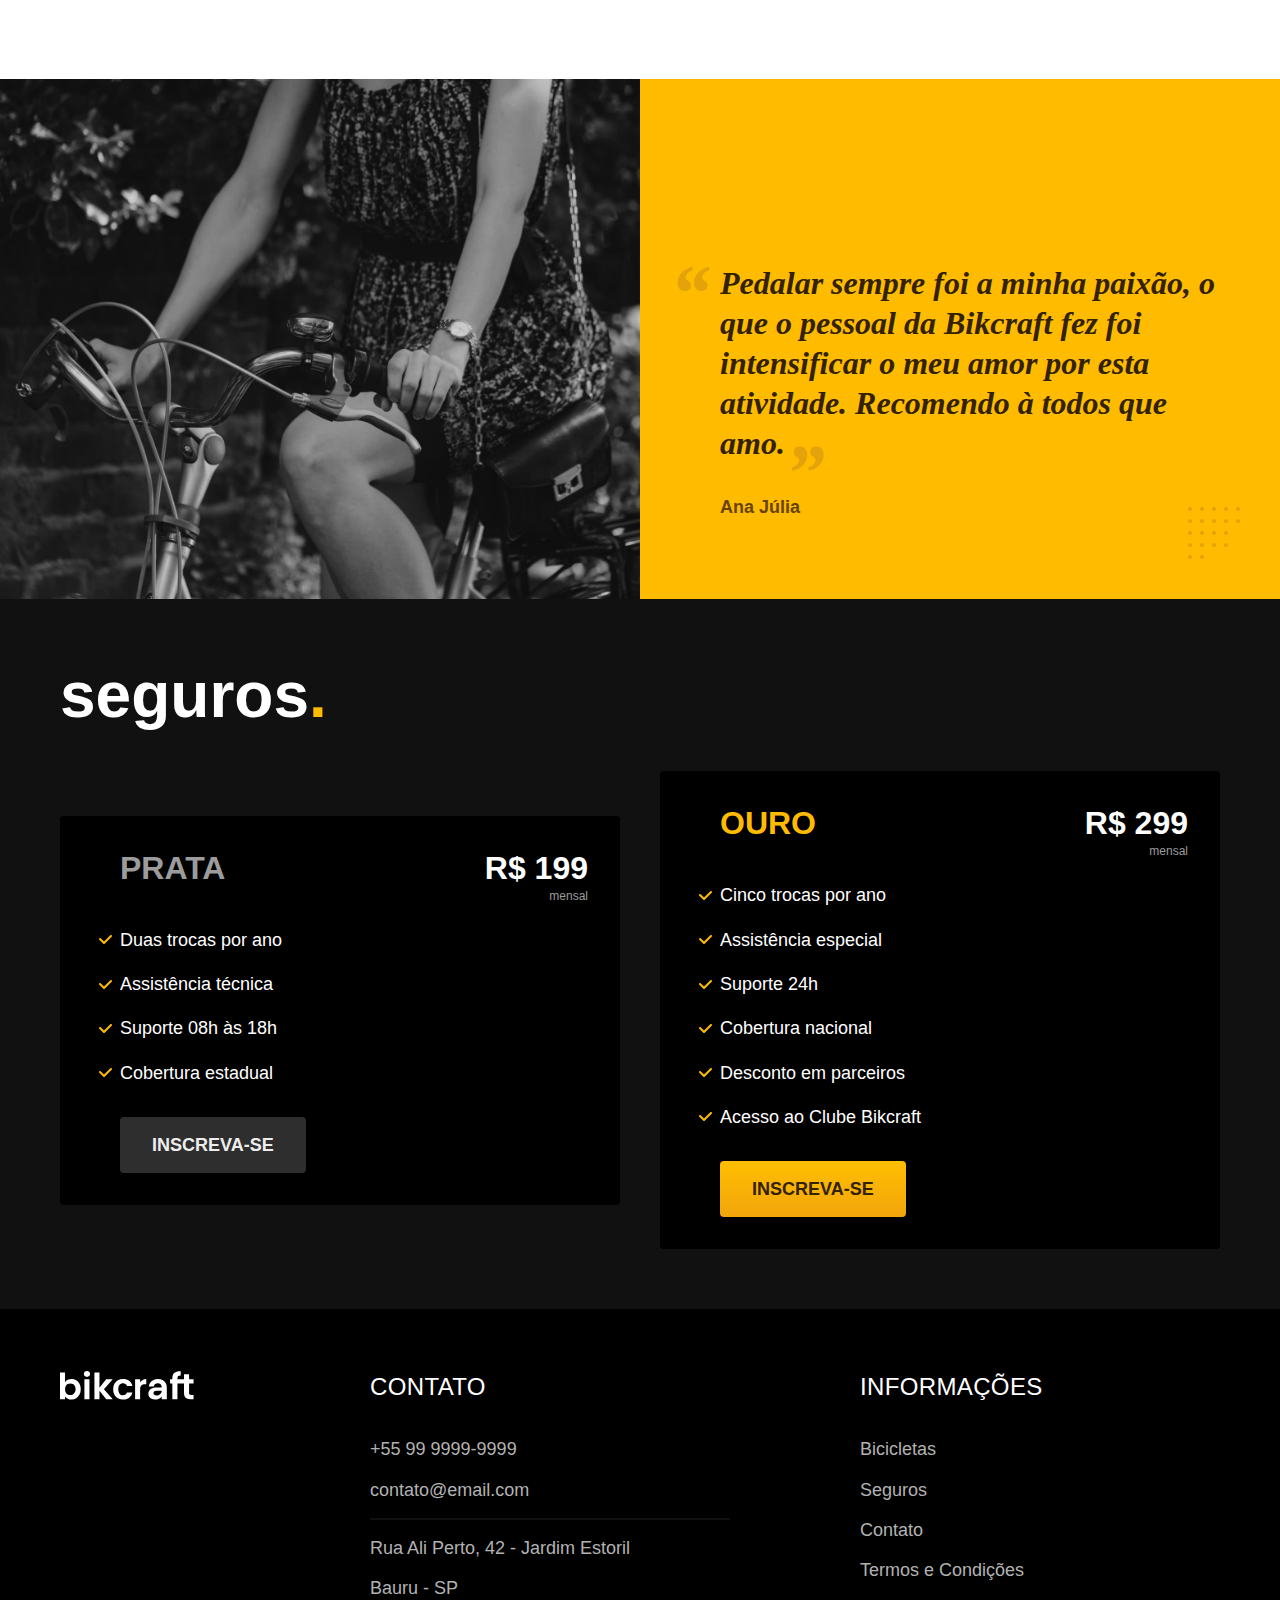
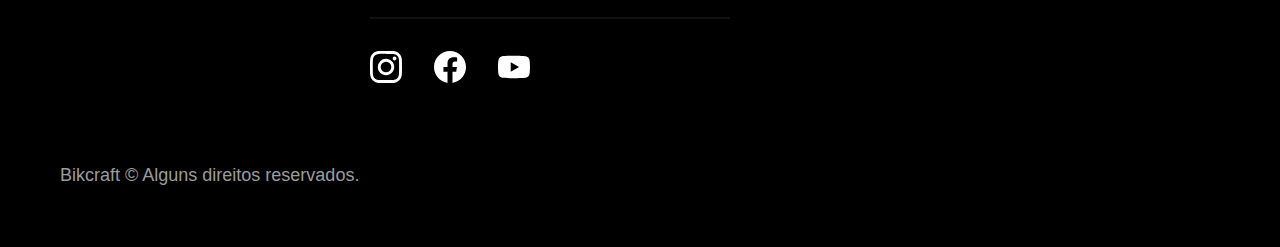
==== commit d6ecee00: "Atualizando Layout curso origamid" ====
--- a/index.html
+++ b/index.html
@@ -4,14 +4,19 @@
     <meta charset="UTF-8" />
     <meta name="viewport" content="width=device-width, initial-scale=1.0" />
 
-    <title>Caloi - As melhores bicicletas do mundo</title>
+    <title>Bikcraft - As melhores bicicletas do mundo</title>
     <meta
       name="description"
-      content="A Caloi está na memória de gerações e gerações de Brasileiros. Sejam eles ciclistas profissionais ou não. Uma longa história contada por bicicletas que ..."
+      content="A Bikcraft está na memória de gerações e gerações de Brasileiros. Sejam eles ciclistas profissionais ou não. Uma longa história contada por bicicletas que ..."
     />
 
+    <link rel="shortcut icon" href="./img/favicon.svg" type="image/x-icon" />
     <link rel="preload" href="./css/style.css" as="style" />
     <link rel="stylesheet" href="./css/style.css" />
+
+    <script>
+      document.documentElement.classList.add("js");
+    </script>
   </head>
 
   <body>
@@ -19,10 +24,10 @@
       <div class="header container">
         <a href="./">
           <img
-            src="./img/brand/caloi.svg"
+            src="./img/bikcraft.svg"
             width="136"
             height="32"
-            alt="Caloi"
+            alt="Bikcraft"
           />
         </a>
 
@@ -39,17 +44,20 @@
     <main class="introducao-bg">
       <div class="introducao container">
         <div class="introducao-conteudo">
-          <h1 class="font-1-xxl cor-0">
+          <h1 class="font-1-xxl cor-0 fadeInDown" data-anime="200">
             Bicicletas feitas sob medida<span class="cor-p1">.</span>
           </h1>
-          <p class="font-2-l cor-5">
-            A Caloi está na memória de gerações e gerações de Brasileiros. Sejam
-            eles ciclistas profissionais ou não. Uma longa história contada por
-            bicicletas que fizeram e fazem parte do dia a dia de muita gente.
+          <p class="font-2-l cor-5 fadeInDown" data-anime="400">
+            A Bikcraft está na memória de gerações e gerações de Brasileiros.
+            Sejam eles ciclistas profissionais ou não. Uma longa história
+            contada por bicicletas que fizeram e fazem parte do dia a dia de
+            muita gente.
           </p>
-          <a class="botao" href="./bicicletas.html">Escolha a sua</a>
-        </div>
-        <picture>
+          <a class="botao fadeInDown" data-anime="600" href="./bicicletas.html">
+            Escolha a sua
+          </a>
+        </div>
+        <picture data-anime="800" class="fadeInDown">
           <source
             media="(max-width: 800px)"
             srcset="./img/bicicletas/nimbus.jpg"
@@ -119,7 +127,7 @@
             >
           </h2>
           <p class="font-2-l cor-5">
-            Cada Caloi é única e possui a sua identidade. As medidas serão
+            Cada Bikcraft é única e possui a sua identidade. As medidas serão
             exatas para o seu corpo e altura, garantindo maior conforto e
             ergonomia na sua pedalada. Você pode também personalizar
             completamente as suas cores.
@@ -135,9 +143,9 @@
               />
               <h3 class="font-1-m cor-0">Motor Elétrico</h3>
               <p class="font-2-s cor-5">
-                Toda Caloi é equipada com um motor elétrico que possui duração
-                de até 120h. A bateria é recarregada com a sua energia gasta ao
-                pedalar.
+                Toda Bikcraft é equipada com um motor elétrico que possui
+                duração de até 120h. A bateria é recarregada com a sua energia
+                gasta ao pedalar.
               </p>
             </div>
             <div>
@@ -149,7 +157,7 @@
               />
               <h3 class="font-1-m cor-0">Rastreador</h3>
               <p class="font-2-s cor-5">
-                Sabemos o quão preciosa é a sua Caloi, por isso adicionamos
+                Sabemos o quão preciosa é a sua Bikcraft, por isso adicionamos
                 rastreadores e sistemas anti-furto para garantir o seu sossego.
               </p>
             </div>
@@ -245,15 +253,15 @@
           src="./img/fotos/depoimento.jpg"
           width="1560"
           height="1360"
-          alt="Pessoa pedalando uma bicicleta Caloi"
+          alt="Pessoa pedalando uma bicicleta Bik"
         />
       </div>
       <div class="depoimento-conteudo">
         <blockquote class="font-1-xl cor-p5">
           <p>
-            Pedalar sempre foi a minha paixão, o que o pessoal da Caloi fez foi
-            intensificar o meu amor por esta atividade. Recomendo à todos que
-            amo.
+            Pedalar sempre foi a minha paixão, o que o pessoal da Bikcraft fez
+            foi intensificar o meu amor por esta atividade. Recomendo à todos
+            que amo.
           </p>
         </blockquote>
         <span class="font-1-m-b cor-p4">Ana Júlia</span>
@@ -288,7 +296,7 @@
             <li>Suporte 24h</li>
             <li>Cobertura nacional</li>
             <li>Desconto em parceiros</li>
-            <li>Acesso ao Clube Caloi</li>
+            <li>Acesso ao Clube Bikcraft</li>
           </ul>
           <a class="botao" href="./orcamento.html">Inscreva-se</a>
         </div>
@@ -297,16 +305,16 @@
 
     <footer class="footer-bg">
       <div class="footer container">
-        <img src="./img/brand/caloi.svg" width="136" height="32" alt="Caloi" />
+        <img src="./img/bikcraft.svg" width="136" height="32" alt="Bikcraft" />
         <div class="footer-contato">
           <h3 class="font-2-l-b cor-0">Contato</h3>
           <ul class="font-2-m cor-5">
-            <li><a href="tel:+552199999999">+55 21 9999-9999</a></li>
+            <li><a href="tel:+559999999999">+55 99 9999-9999</a></li>
             <li>
-              <a href="mailto:contato@Caloi.com">contato@Caloi.com</a>
+              <a href="mailto:contato@email.com">contato@email.com</a>
             </li>
-            <li>Rua Ali Perto, 42 - Botafogo</li>
-            <li>Rio de Janeiro - RJ</li>
+            <li>Rua Ali Perto, 42 - Jardim Estoril</li>
+            <li>Bauru - SP</li>
           </ul>
           <div class="footer-redes">
             <a href="./">
@@ -347,11 +355,12 @@
           </nav>
         </div>
         <p class="footer-copy font-2-m cor-6">
-          Caloi © Alguns direitos reservados.
+          Bikcraft © Alguns direitos reservados.
         </p>
       </div>
     </footer>
 
+    <script src="./js/plugins/simple-anime.js"></script>
     <script src="./js/script.js"></script>
   </body>
 </html>
--- a/css/style.css
+++ b/css/style.css
@@ -1,6 +1,7 @@
 @import "./global/global.css";
 @import "./utilidades/tipografia.css";
 @import "./utilidades/cores.css";
+@import "./utilidades/animacao.css";
 
 @import "./global/header.css";
 @import "./global/footer.css";
--- a/css/style.css
+++ b/css/style.css
@@ -1,6 +1,7 @@
 @import "./global/global.css";
 @import "./utilidades/tipografia.css";
 @import "./utilidades/cores.css";
+@import "./utilidades/animacao.css";
 
 @import "./global/header.css";
 @import "./global/footer.css";
